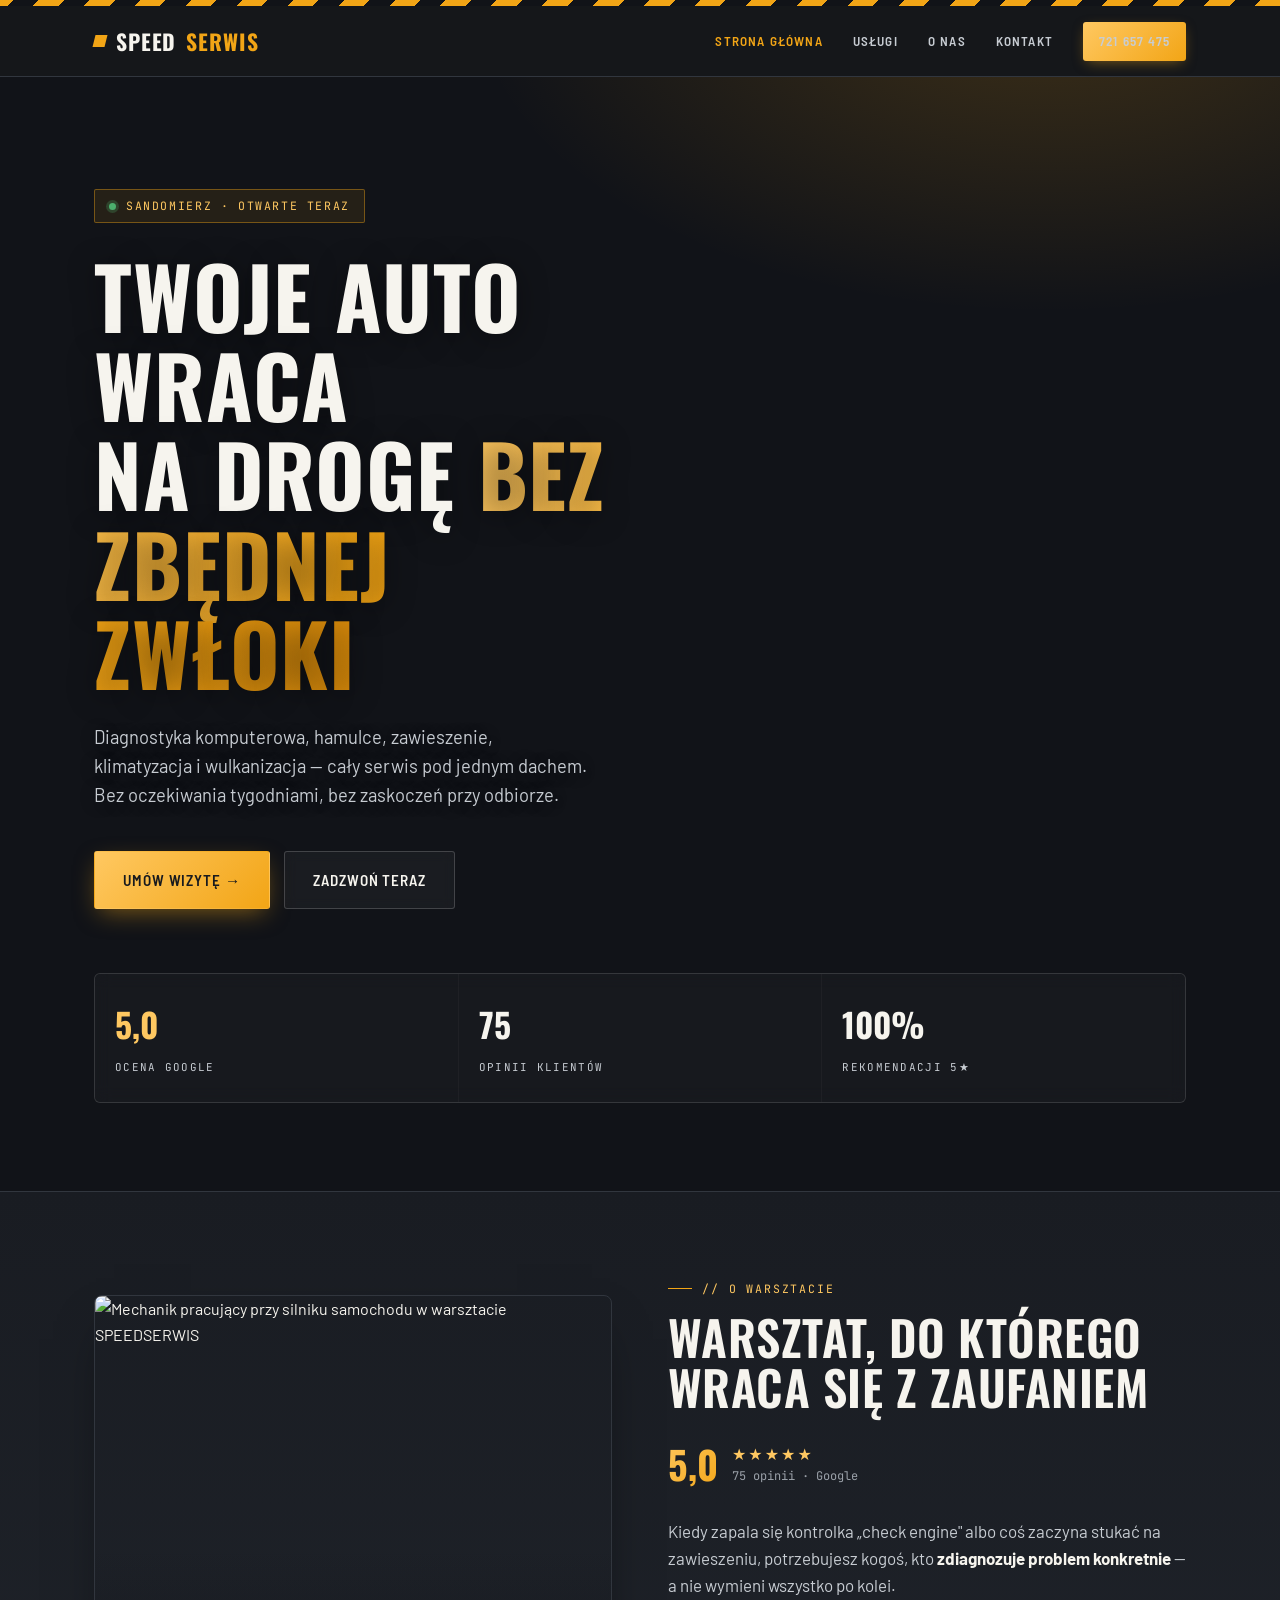
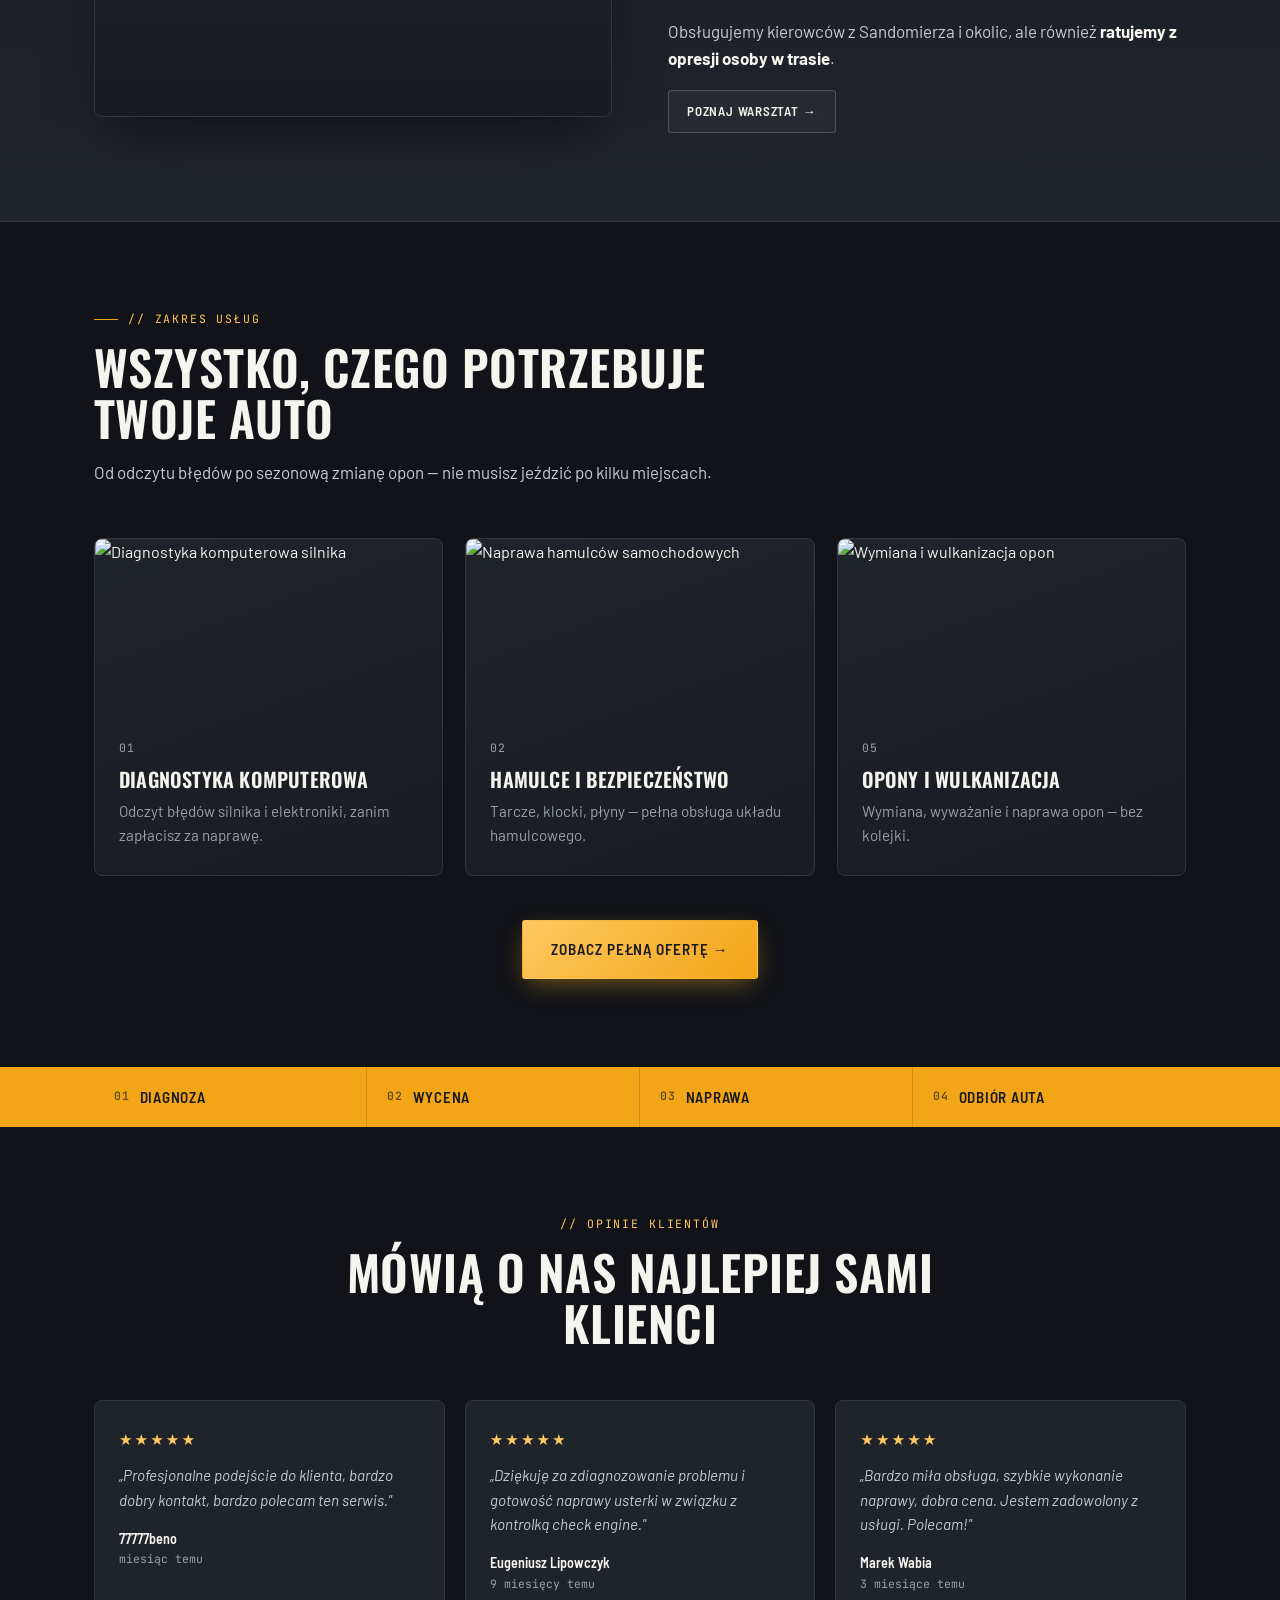
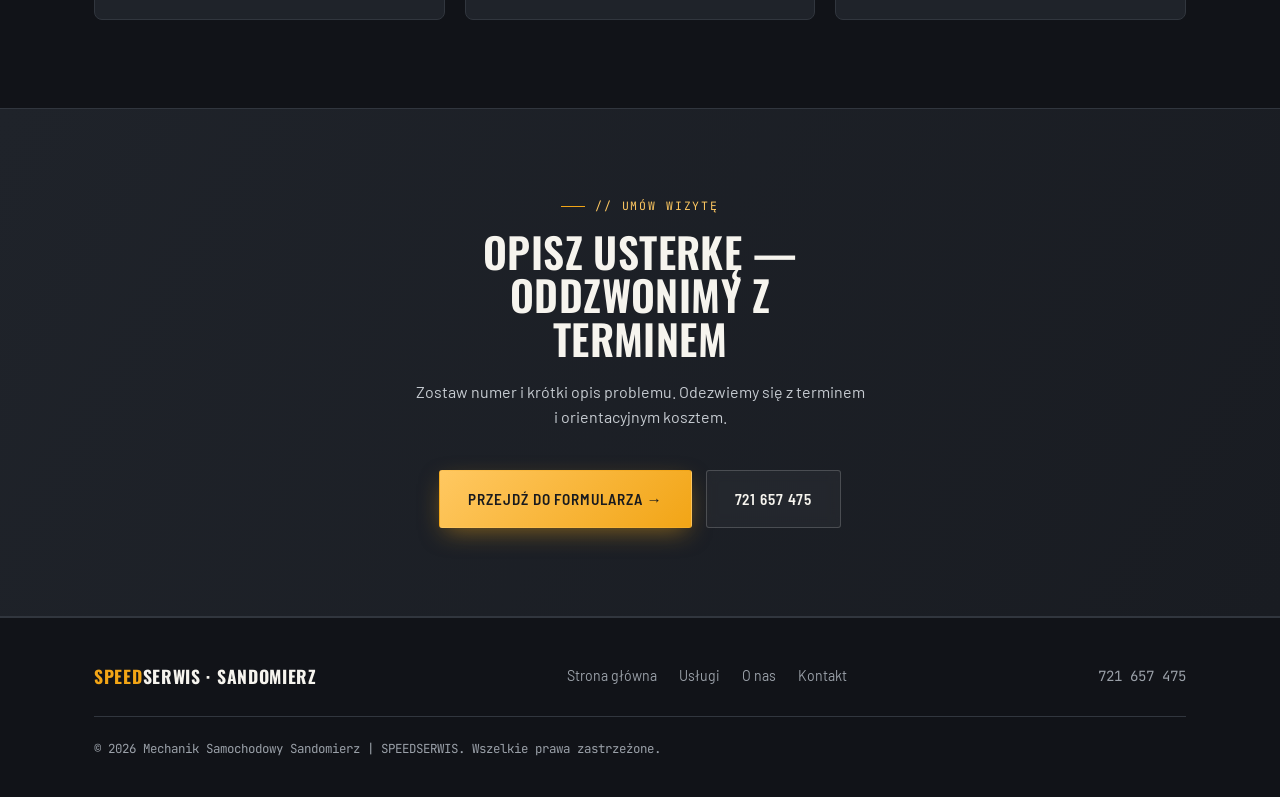
==== index.html @ 4afe3f05 "import" ====
<!DOCTYPE html>
<html lang="pl">
<head>
<meta charset="UTF-8">
<meta name="viewport" content="width=device-width, initial-scale=1.0">
<title>SPEEDSERWIS — Mechanik Samochodowy Sandomierz | Diagnostyka, naprawy, klimatyzacja</title>
<meta name="description" content="Warsztat samochodowy w Sandomierzu z oceną 5,0. Diagnostyka komputerowa, naprawy zawieszenia i hamulców, klimatyzacja, wulkanizacja. Umów wizytę: 721 657 475.">
<link rel="preconnect" href="https://fonts.googleapis.com">
<link rel="preconnect" href="https://fonts.gstatic.com" crossorigin>
<link href="https://fonts.googleapis.com/css2?family=Oswald:wght@500;600;700&family=Barlow:wght@400;500;600&family=Barlow+Semi+Condensed:wght@500;600&family=JetBrains+Mono:wght@500;700&display=swap" rel="stylesheet">
<style>
  :root{
    --graphite:#111318; --graphite-2:#191c22; --graphite-3:#1f232a;
    --steel:#2a2e36; --line:#31363e; --line-soft:#282c33;
    --amber:#f2a516; --amber-light:#ffc861; --amber-deep:#d98a0a;
    --off:#f6f4ee; --muted:#9aa0a8; --muted-2:#c7ccd2; --green:#4caf6d;
  }
  *{margin:0;padding:0;box-sizing:border-box}
  html{scroll-behavior:smooth}
  body{background:var(--graphite);color:var(--off);font-family:'Barlow',system-ui,sans-serif;line-height:1.6;-webkit-font-smoothing:antialiased;overflow-x:hidden}
  h1,h2,h3{font-family:'Oswald',sans-serif;text-transform:uppercase;line-height:1.05;letter-spacing:.01em;font-weight:600}
  a{color:inherit;text-decoration:none}
  img{max-width:100%;display:block}
  .wrap{max-width:1140px;margin:0 auto;padding:0 24px}
  .mono{font-family:'JetBrains Mono',monospace}
  .amber{color:var(--amber)}

  .hazard{height:6px;background:repeating-linear-gradient(-45deg,var(--amber) 0 18px,var(--graphite) 18px 36px)}

  /* NAV */
  header{position:sticky;top:0;z-index:50;background:rgba(22,24,28,.92);backdrop-filter:blur(10px);border-bottom:1px solid var(--line)}
  .nav{display:flex;align-items:center;justify-content:space-between;height:70px}
  .brand{font-family:'Oswald',sans-serif;font-weight:700;font-size:1.35rem;text-transform:uppercase;letter-spacing:.04em;display:flex;align-items:center;gap:10px}
  .brand .spark{width:12px;height:12px;background:var(--amber);transform:skewX(-14deg);display:inline-block}
  .nav-links{display:flex;gap:30px;align-items:center}
  .nav-links a{font-family:'Barlow Semi Condensed',sans-serif;font-weight:600;font-size:.82rem;text-transform:uppercase;letter-spacing:.09em;color:var(--muted-2);transition:color .2s}
  .nav-links a:hover,.nav-links a.active{color:var(--amber)}
  .nav-call{font-family:'JetBrains Mono',monospace;font-weight:700;font-size:.9rem;background:linear-gradient(135deg,var(--amber-light),var(--amber));color:#181a1e;padding:9px 16px;border-radius:3px;transition:box-shadow .2s,transform .15s;box-shadow:0 4px 14px -4px rgba(242,165,22,.5)}
  .nav-call:hover{transform:translateY(-1px);box-shadow:0 8px 20px -4px rgba(242,165,22,.65)}
  .burger{display:none;flex-direction:column;gap:5px;cursor:pointer;background:none;border:0;padding:6px}
  .burger span{width:26px;height:2px;background:var(--off);transition:.25s}

  /* PAGE HERO (subpages) */
  .page-hero{position:relative;padding:64px 0 56px;overflow:hidden;isolation:isolate;border-bottom:1px solid var(--line)}
  .page-hero-bg{position:absolute;inset:0;z-index:-2;background-size:cover;background-position:center;filter:saturate(.8) brightness(.4);transform:scale(1.04)}
  .page-hero::before{content:"";position:absolute;inset:0;z-index:-1;background:linear-gradient(100deg,rgba(17,19,24,.95) 0%,rgba(17,19,24,.75) 60%,rgba(17,19,24,.85) 100%)}
  .breadcrumb{font-family:'JetBrains Mono',monospace;font-size:.72rem;letter-spacing:.1em;text-transform:uppercase;color:var(--muted);margin-bottom:14px}
  .breadcrumb a:hover{color:var(--amber-light)}
  .page-hero h1{font-size:clamp(2.1rem,5vw,3.2rem)}

  /* HERO (home) */
  .hero{position:relative;padding:112px 0 88px;overflow:hidden;isolation:isolate}
  .hero-bg{position:absolute;inset:0;z-index:-2;background-image:url('https://images.unsplash.com/photo-1632823469850-1b7b1e8b7d17?q=80&w=1800&auto=format&fit=crop');background-size:cover;background-position:center 42%;filter:saturate(.85) brightness(.55);transform:scale(1.04)}
  .hero::before{content:"";position:absolute;inset:0;z-index:-1;background:radial-gradient(1000px 560px at 82% -8%,rgba(242,165,22,.20),transparent 58%),linear-gradient(100deg,rgba(17,19,24,.97) 0%,rgba(17,19,24,.90) 38%,rgba(17,19,24,.55) 68%,rgba(17,19,24,.72) 100%),linear-gradient(0deg,var(--graphite) 0%,rgba(17,19,24,.2) 30%,rgba(17,19,24,.2) 70%,var(--graphite) 100%)}
  .hero .wrap{position:relative;z-index:2}
  .eyebrow{display:inline-flex;align-items:center;gap:10px;font-family:'JetBrains Mono',monospace;font-size:.72rem;letter-spacing:.14em;text-transform:uppercase;color:var(--amber-light);background:rgba(242,165,22,.09);border:1px solid rgba(242,165,22,.4);padding:7px 14px;border-radius:2px;margin-bottom:28px}
  .eyebrow .dot{width:7px;height:7px;border-radius:50%;background:var(--green);box-shadow:0 0 0 3px rgba(76,175,109,.25)}
  .hero h1{font-size:clamp(2.7rem,7.2vw,5.3rem);max-width:15ch;font-weight:700;text-shadow:0 4px 30px rgba(0,0,0,.4)}
  .hero h1 span{background:linear-gradient(100deg,var(--amber-light),var(--amber) 55%,var(--amber-deep));-webkit-background-clip:text;background-clip:text;color:transparent}
  .hero p.lead{max-width:50ch;margin:26px 0 0;color:var(--muted-2);font-size:1.15rem;text-shadow:0 2px 16px rgba(0,0,0,.35)}
  .cta-row{display:flex;flex-wrap:wrap;gap:14px;margin-top:40px}
  .btn{display:inline-flex;align-items:center;gap:10px;font-family:'Barlow Semi Condensed',sans-serif;font-weight:600;text-transform:uppercase;letter-spacing:.06em;font-size:.95rem;padding:16px 28px;border-radius:3px;cursor:pointer;border:1px solid transparent;transition:transform .15s,box-shadow .25s,background .2s,border-color .2s}
  .btn:active{transform:translateY(1px)}
  .btn-primary{background:linear-gradient(135deg,var(--amber-light),var(--amber));color:#181a1e;box-shadow:0 8px 24px -6px rgba(242,165,22,.5)}
  .btn-primary:hover{transform:translateY(-2px);box-shadow:0 12px 30px -6px rgba(242,165,22,.65)}
  .btn-ghost{background:rgba(255,255,255,.04);border-color:rgba(255,255,255,.18);color:var(--off);backdrop-filter:blur(6px)}
  .btn-ghost:hover{border-color:var(--amber);color:var(--amber-light);transform:translateY(-2px)}
  .btn-sm{padding:10px 18px;font-size:.82rem}

  .stats{display:grid;grid-template-columns:repeat(3,1fr);gap:1px;margin-top:64px;background:rgba(255,255,255,.06);border:1px solid rgba(255,255,255,.1);border-radius:6px;overflow:hidden;backdrop-filter:blur(8px)}
  .stat{background:rgba(17,19,24,.55);padding:24px 20px;transition:background .2s}
  .stat:hover{background:rgba(242,165,22,.08)}
  .stat b{font-family:'Oswald',sans-serif;font-size:2.1rem;display:block;color:var(--off)}
  .stat b .amber{color:var(--amber-light)}
  .stat small{font-family:'JetBrains Mono',monospace;font-size:.68rem;letter-spacing:.12em;text-transform:uppercase;color:var(--muted-2)}

  section{padding:88px 0}
  .sec-head{margin-bottom:52px;max-width:640px}
  .sec-head.center{max-width:680px;margin-left:auto;margin-right:auto;text-align:center}
  .sec-tag{font-family:'JetBrains Mono',monospace;font-size:.72rem;letter-spacing:.16em;text-transform:uppercase;color:var(--amber-light);display:flex;align-items:center;gap:10px;margin-bottom:14px}
  .sec-head.center .sec-tag{justify-content:center}
  .sec-tag::before{content:"";width:24px;height:1px;background:var(--amber)}
  .sec-head.center .sec-tag::before{display:none}
  .sec-head h2{font-size:clamp(2rem,4.5vw,3rem)}
  .sec-head p{color:var(--muted-2);margin-top:16px;font-size:1.06rem}

  /* O NAS teaser (home) */
  #o-nas-teaser{background:linear-gradient(180deg,var(--graphite-2),var(--graphite-3));border-top:1px solid var(--line);border-bottom:1px solid var(--line)}
  .about-grid{display:grid;grid-template-columns:1fr 1fr;gap:56px;align-items:center}
  .about-photo{border-radius:8px;overflow:hidden;border:1px solid var(--line);box-shadow:0 24px 50px -20px rgba(0,0,0,.6);position:relative}
  .about-photo img{width:100%;height:420px;object-fit:cover}
  .about-photo::after{content:"";position:absolute;inset:0;background:linear-gradient(180deg,transparent 60%,rgba(17,19,24,.5));pointer-events:none}
  .about-copy p{color:var(--muted-2);margin-bottom:18px;font-size:1.06rem}
  .about-copy p strong{color:var(--off)}
  .rating-inline{display:flex;align-items:center;gap:14px;margin-bottom:24px}
  .rating-inline .num{font-family:'Oswald',sans-serif;font-weight:700;font-size:2.4rem;background:linear-gradient(135deg,var(--amber-light),var(--amber));-webkit-background-clip:text;background-clip:text;color:transparent}
  .rating-inline .stars{color:var(--amber-light);letter-spacing:2px}
  .rating-inline .src{font-family:'JetBrains Mono',monospace;font-size:.75rem;color:var(--muted)}

  /* USLUGI (home teaser) */
  .services{display:grid;grid-template-columns:repeat(3,1fr);gap:22px}
  .card{background:linear-gradient(160deg,var(--graphite-3),var(--graphite-2));border:1px solid var(--line);border-radius:8px;overflow:hidden;position:relative;transition:transform .22s cubic-bezier(.2,.8,.2,1),border-color .25s,box-shadow .3s}
  .card::after{content:"";position:absolute;left:0;top:0;height:3px;width:100%;background:linear-gradient(90deg,var(--amber-deep),var(--amber-light));transform:scaleX(0);transform-origin:left;transition:transform .3s}
  .card:hover{transform:translateY(-6px);border-color:rgba(242,165,22,.4);box-shadow:0 20px 40px -16px rgba(0,0,0,.55)}
  .card:hover::after{transform:scaleX(1)}
  .card .card-img{height:170px;overflow:hidden}
  .card .card-img img{width:100%;height:100%;object-fit:cover;transition:transform .4s}
  .card:hover .card-img img{transform:scale(1.06)}
  .card .card-body{padding:24px 24px 28px}
  .card .num{font-family:'JetBrains Mono',monospace;font-size:.72rem;color:var(--muted);letter-spacing:.1em}
  .card h3{font-size:1.25rem;margin:10px 0 9px;font-weight:600;color:var(--off)}
  .card p{color:var(--muted);font-size:.95rem}

  /* PROCESS strip */
  .strip{background:var(--amber);padding:0}
  .strip .wrap{display:flex;flex-wrap:wrap}
  .strip .item{flex:1 1 200px;padding:18px 20px;font-family:'Barlow Semi Condensed',sans-serif;font-weight:600;text-transform:uppercase;letter-spacing:.05em;color:#181a1e;font-size:.94rem;border-right:1px solid rgba(0,0,0,.15);display:flex;align-items:center;gap:10px}
  .strip .item:last-child{border-right:0}
  .strip .item .n{font-family:'JetBrains Mono',monospace;font-size:.72rem;opacity:.65}

  /* TESTIMONIALS */
  .testi-grid{display:grid;grid-template-columns:repeat(3,1fr);gap:20px}
  .testi{background:var(--graphite-3);border:1px solid var(--line);border-radius:8px;padding:26px 24px}
  .testi .stars{color:var(--amber-light);letter-spacing:2px;margin-bottom:12px;font-size:.95rem}
  .testi p{color:var(--muted-2);font-size:.95rem;margin-bottom:16px;font-style:italic}
  .testi .who{font-family:'Barlow Semi Condensed',sans-serif;font-weight:600;font-size:.88rem;color:var(--off)}
  .testi .when{font-family:'JetBrains Mono',monospace;font-size:.72rem;color:var(--muted)}

  /* CTA band */
  .cta-band{background:linear-gradient(120deg,var(--graphite-3),var(--graphite-2));border-top:1px solid var(--line);border-bottom:1px solid var(--line);text-align:center}
  .cta-band h2{font-size:clamp(1.8rem,4vw,2.6rem);max-width:16ch;margin:0 auto 18px}
  .cta-band p{color:var(--muted-2);max-width:50ch;margin:0 auto 30px}

  footer{background:var(--graphite);border-top:1px solid var(--line);padding:44px 0 38px}
  .foot-grid{display:flex;flex-wrap:wrap;gap:20px;justify-content:space-between;align-items:center}
  .foot-brand{font-family:'Oswald',sans-serif;font-weight:700;text-transform:uppercase;letter-spacing:.04em;font-size:1.1rem}
  .foot-grid p,.foot-grid a{color:var(--muted);font-size:.88rem}
  .foot-grid a:hover{color:var(--amber)}
  .foot-nav{display:flex;gap:22px;flex-wrap:wrap}
  .copy{font-family:'JetBrains Mono',monospace;font-size:.78rem;color:var(--muted);margin-top:26px;padding-top:22px;border-top:1px solid var(--line)}

  .fab-call{display:none;position:fixed;bottom:20px;right:20px;z-index:60;width:58px;height:58px;border-radius:50%;background:linear-gradient(135deg,var(--amber-light),var(--amber));align-items:center;justify-content:center;box-shadow:0 10px 30px -6px rgba(242,165,22,.6);animation:fabPulse 2.4s infinite}
  .fab-call svg{width:24px;height:24px;stroke:#181a1e;fill:none;stroke-width:2}
  @keyframes fabPulse{0%,100%{box-shadow:0 10px 30px -6px rgba(242,165,22,.6)}50%{box-shadow:0 10px 30px -2px rgba(242,165,22,.85)}}
  @media (prefers-reduced-motion:reduce){.fab-call{animation:none}}

  .reveal{opacity:0;transform:translateY(22px);transition:opacity .6s ease,transform .6s ease}
  .reveal.in{opacity:1;transform:none}
  @media (prefers-reduced-motion:reduce){.reveal{opacity:1;transform:none;transition:none}html{scroll-behavior:auto}}

  @media(max-width:920px){
    .about-grid{grid-template-columns:1fr;gap:36px}
    .services,.testi-grid{grid-template-columns:repeat(2,1fr)}
    .about-photo img{height:320px}
  }
  @media(max-width:680px){
    .nav-links{position:fixed;inset:70px 0 auto 0;flex-direction:column;gap:0;background:var(--graphite-2);border-bottom:1px solid var(--line);padding:8px 0;transform:translateY(-140%);transition:transform .28s}
    .nav-links.open{transform:none}
    .nav-links a{padding:14px 24px;width:100%;border-top:1px solid var(--line)}
    .nav-links .nav-call{margin:12px 24px;text-align:center}
    .burger{display:flex}
    .services,.testi-grid{grid-template-columns:1fr}
    .stats{grid-template-columns:1fr}
    section{padding:60px 0}
    .hero{padding:70px 0 60px}
    .page-hero{padding:48px 0 40px}
    .strip .item{flex:1 1 100%;border-right:0;border-bottom:1px solid rgba(0,0,0,.15)}
    .fab-call{display:flex}
  }
</style>
</head>
<body>

<div class="hazard"></div>

<header>
  <div class="wrap nav">
    <a href="index.html" class="brand"><span class="spark"></span>SPEED<span class="amber">SERWIS</span></a>
    <nav class="nav-links" id="menu">
      <a href="index.html" class="active">Strona główna</a>
      <a href="uslugi.html">Usługi</a>
      <a href="o-nas.html">O nas</a>
      <a href="kontakt.html">Kontakt</a>
      <a href="tel:721657475" class="nav-call mono">721 657 475</a>
    </nav>
    <button class="burger" id="burger" aria-label="Menu"><span></span><span></span><span></span></button>
  </div>
</header>

<!-- HERO -->
<section class="hero">
  <div class="hero-bg"></div>
  <div class="wrap">
    <span class="eyebrow reveal"><span class="dot"></span>Sandomierz · Otwarte teraz</span>
    <h1 class="reveal">Twoje auto wraca<br>na drogę <span>bez zbędnej<br>zwłoki</span></h1>
    <p class="lead reveal">Diagnostyka komputerowa, hamulce, zawieszenie, klimatyzacja i wulkanizacja — cały serwis pod jednym dachem. Bez oczekiwania tygodniami, bez zaskoczeń przy odbiorze.</p>
    <div class="cta-row reveal">
      <a href="kontakt.html" class="btn btn-primary">Umów wizytę →</a>
      <a href="tel:721657475" class="btn btn-ghost">Zadzwoń teraz</a>
    </div>
    <div class="stats reveal">
      <div class="stat"><b><span class="amber">5,0</span></b><small>Ocena Google</small></div>
      <div class="stat"><b>75</b><small>Opinii klientów</small></div>
      <div class="stat"><b>100%</b><small>Rekomendacji 5★</small></div>
    </div>
  </div>
</section>

<!-- O NAS TEASER -->
<section id="o-nas-teaser">
  <div class="wrap about-grid">
    <div class="about-photo reveal">
      <img src="https://images.unsplash.com/photo-1487754180451-c456f719a1fc?q=80&w=900&auto=format&fit=crop" alt="Mechanik pracujący przy silniku samochodu w warsztacie SPEEDSERWIS" loading="lazy">
    </div>
    <div class="about-copy reveal">
      <span class="sec-tag">// O warsztacie</span>
      <h2 style="font-size:clamp(2rem,4.5vw,3rem);margin-bottom:20px">Warsztat, do którego wraca się z zaufaniem</h2>
      <div class="rating-inline">
        <span class="num">5,0</span>
        <div><div class="stars">★★★★★</div><div class="src">75 opinii · Google</div></div>
      </div>
      <p>Kiedy zapala się kontrolka „check engine" albo coś zaczyna stukać na zawieszeniu, potrzebujesz kogoś, kto <strong>zdiagnozuje problem konkretnie</strong> — a nie wymieni wszystko po kolei.</p>
      <p>Obsługujemy kierowców z Sandomierza i okolic, ale również <strong>ratujemy z opresji osoby w trasie</strong>.</p>
      <a href="o-nas.html" class="btn btn-ghost btn-sm">Poznaj warsztat →</a>
    </div>
  </div>
</section>

<!-- USLUGI TEASER -->
<section id="uslugi-teaser">
  <div class="wrap">
    <div class="sec-head reveal">
      <span class="sec-tag">// Zakres usług</span>
      <h2>Wszystko, czego potrzebuje Twoje auto</h2>
      <p>Od odczytu błędów po sezonową zmianę opon — nie musisz jeździć po kilku miejscach.</p>
    </div>

    <div class="services">
      <article class="card reveal">
        <div class="card-img"><img src="https://images.unsplash.com/photo-1632823469850-1b7b1e8b7d17?q=80&w=700&auto=format&fit=crop" alt="Diagnostyka komputerowa silnika" loading="lazy"></div>
        <div class="card-body"><span class="num">01</span><h3>Diagnostyka komputerowa</h3><p>Odczyt błędów silnika i elektroniki, zanim zapłacisz za naprawę.</p></div>
      </article>
      <article class="card reveal">
        <div class="card-img"><img src="https://images.unsplash.com/photo-1486684228606-cb318871a9f6?q=80&w=700&auto=format&fit=crop" alt="Naprawa hamulców samochodowych" loading="lazy"></div>
        <div class="card-body"><span class="num">02</span><h3>Hamulce i bezpieczeństwo</h3><p>Tarcze, klocki, płyny — pełna obsługa układu hamulcowego.</p></div>
      </article>
      <article class="card reveal">
        <div class="card-img"><img src="https://images.unsplash.com/photo-1580414057403-c5f451f30e1c?q=80&w=700&auto=format&fit=crop" alt="Wymiana i wulkanizacja opon" loading="lazy"></div>
        <div class="card-body"><span class="num">05</span><h3>Opony i wulkanizacja</h3><p>Wymiana, wyważanie i naprawa opon — bez kolejki.</p></div>
      </article>
    </div>
    <div style="text-align:center;margin-top:44px">
      <a href="uslugi.html" class="btn btn-primary">Zobacz pełną ofertę →</a>
    </div>
  </div>
</section>

<!-- PROCESS -->
<div class="strip">
  <div class="wrap">
    <div class="item"><span class="n">01</span> Diagnoza</div>
    <div class="item"><span class="n">02</span> Wycena</div>
    <div class="item"><span class="n">03</span> Naprawa</div>
    <div class="item"><span class="n">04</span> Odbiór auta</div>
  </div>
</div>

<!-- TESTIMONIALS -->
<section id="opinie">
  <div class="wrap">
    <div class="sec-head center reveal" style="margin-left:auto;margin-right:auto">
      <span class="sec-tag">// Opinie klientów</span>
      <h2>Mówią o nas najlepiej sami klienci</h2>
    </div>
    <div class="testi-grid">
      <div class="testi reveal">
        <div class="stars">★★★★★</div>
        <p>„Profesjonalne podejście do klienta, bardzo dobry kontakt, bardzo polecam ten serwis."</p>
        <div class="who">77777beno</div>
        <div class="when">miesiąc temu</div>
      </div>
      <div class="testi reveal">
        <div class="stars">★★★★★</div>
        <p>„Dziękuję za zdiagnozowanie problemu i gotowość naprawy usterki w związku z kontrolką check engine."</p>
        <div class="who">Eugeniusz Lipowczyk</div>
        <div class="when">9 miesięcy temu</div>
      </div>
      <div class="testi reveal">
        <div class="stars">★★★★★</div>
        <p>„Bardzo miła obsługa, szybkie wykonanie naprawy, dobra cena. Jestem zadowolony z usługi. Polecam!"</p>
        <div class="who">Marek Wabia</div>
        <div class="when">3 miesiące temu</div>
      </div>
    </div>
  </div>
</section>

<!-- CTA BAND -->
<section class="cta-band">
  <div class="wrap">
    <span class="sec-tag" style="justify-content:center">// Umów wizytę</span>
    <h2>Opisz usterkę — oddzwonimy z terminem</h2>
    <p>Zostaw numer i krótki opis problemu. Odezwiemy się z terminem i orientacyjnym kosztem.</p>
    <div class="cta-row" style="justify-content:center">
      <a href="kontakt.html" class="btn btn-primary">Przejdź do formularza →</a>
      <a href="tel:721657475" class="btn btn-ghost">721 657 475</a>
    </div>
  </div>
</section>

<footer>
  <div class="wrap">
    <div class="foot-grid">
      <div class="foot-brand"><span class="amber">SPEED</span>SERWIS · Sandomierz</div>
      <nav class="foot-nav">
        <a href="index.html">Strona główna</a>
        <a href="uslugi.html">Usługi</a>
        <a href="o-nas.html">O nas</a>
        <a href="kontakt.html">Kontakt</a>
      </nav>
      <p><a href="tel:721657475" class="mono">721 657 475</a></p>
    </div>
    <p class="copy">© <span id="year"></span> Mechanik Samochodowy Sandomierz | SPEEDSERWIS. Wszelkie prawa zastrzeżone.</p>
  </div>
</footer>

<a href="tel:721657475" class="fab-call" aria-label="Zadzwoń: 721 657 475"><svg viewBox="0 0 24 24"><path d="M22 16.92v3a2 2 0 0 1-2.18 2 19.79 19.79 0 0 1-8.63-3.07 19.5 19.5 0 0 1-6-6 19.79 19.79 0 0 1-3.07-8.67A2 2 0 0 1 4.11 2h3a2 2 0 0 1 2 1.72c.127.96.361 1.903.7 2.81a2 2 0 0 1-.45 2.11L8.09 9.91a16 16 0 0 0 6 6l1.27-1.27a2 2 0 0 1 2.11-.45c.907.339 1.85.573 2.81.7A2 2 0 0 1 22 16.92z"/></svg></a>

<script>
  document.getElementById('year').textContent = new Date().getFullYear();
  const burger=document.getElementById('burger'),menu=document.getElementById('menu');
  burger.addEventListener('click',()=>menu.classList.toggle('open'));
  menu.querySelectorAll('a').forEach(a=>a.addEventListener('click',()=>menu.classList.remove('open')));
  const io=new IntersectionObserver((es)=>{es.forEach(e=>{if(e.isIntersecting){e.target.classList.add('in');io.unobserve(e.target);}})},{threshold:.12});
  document.querySelectorAll('.reveal').forEach((el,i)=>{el.style.transitionDelay=(i%3*70)+'ms';io.observe(el);});
</script>
</body>
</html>
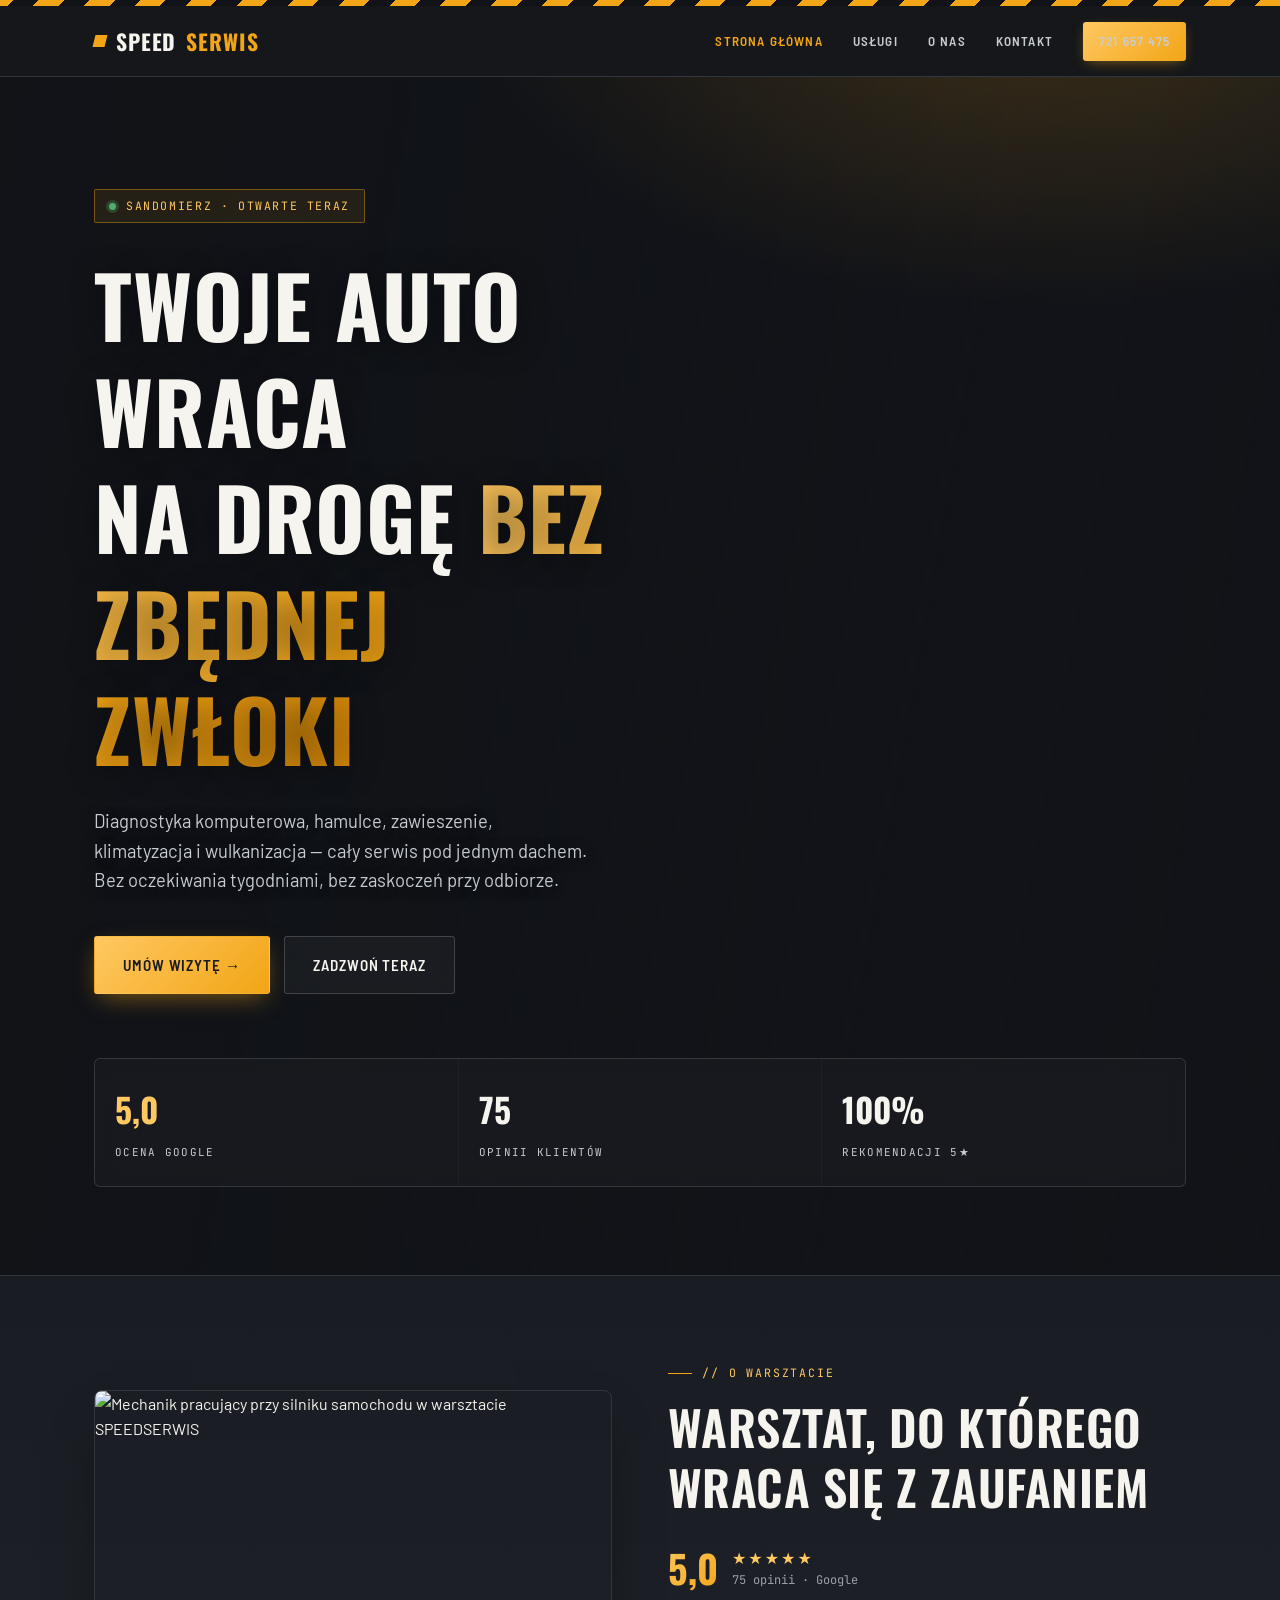
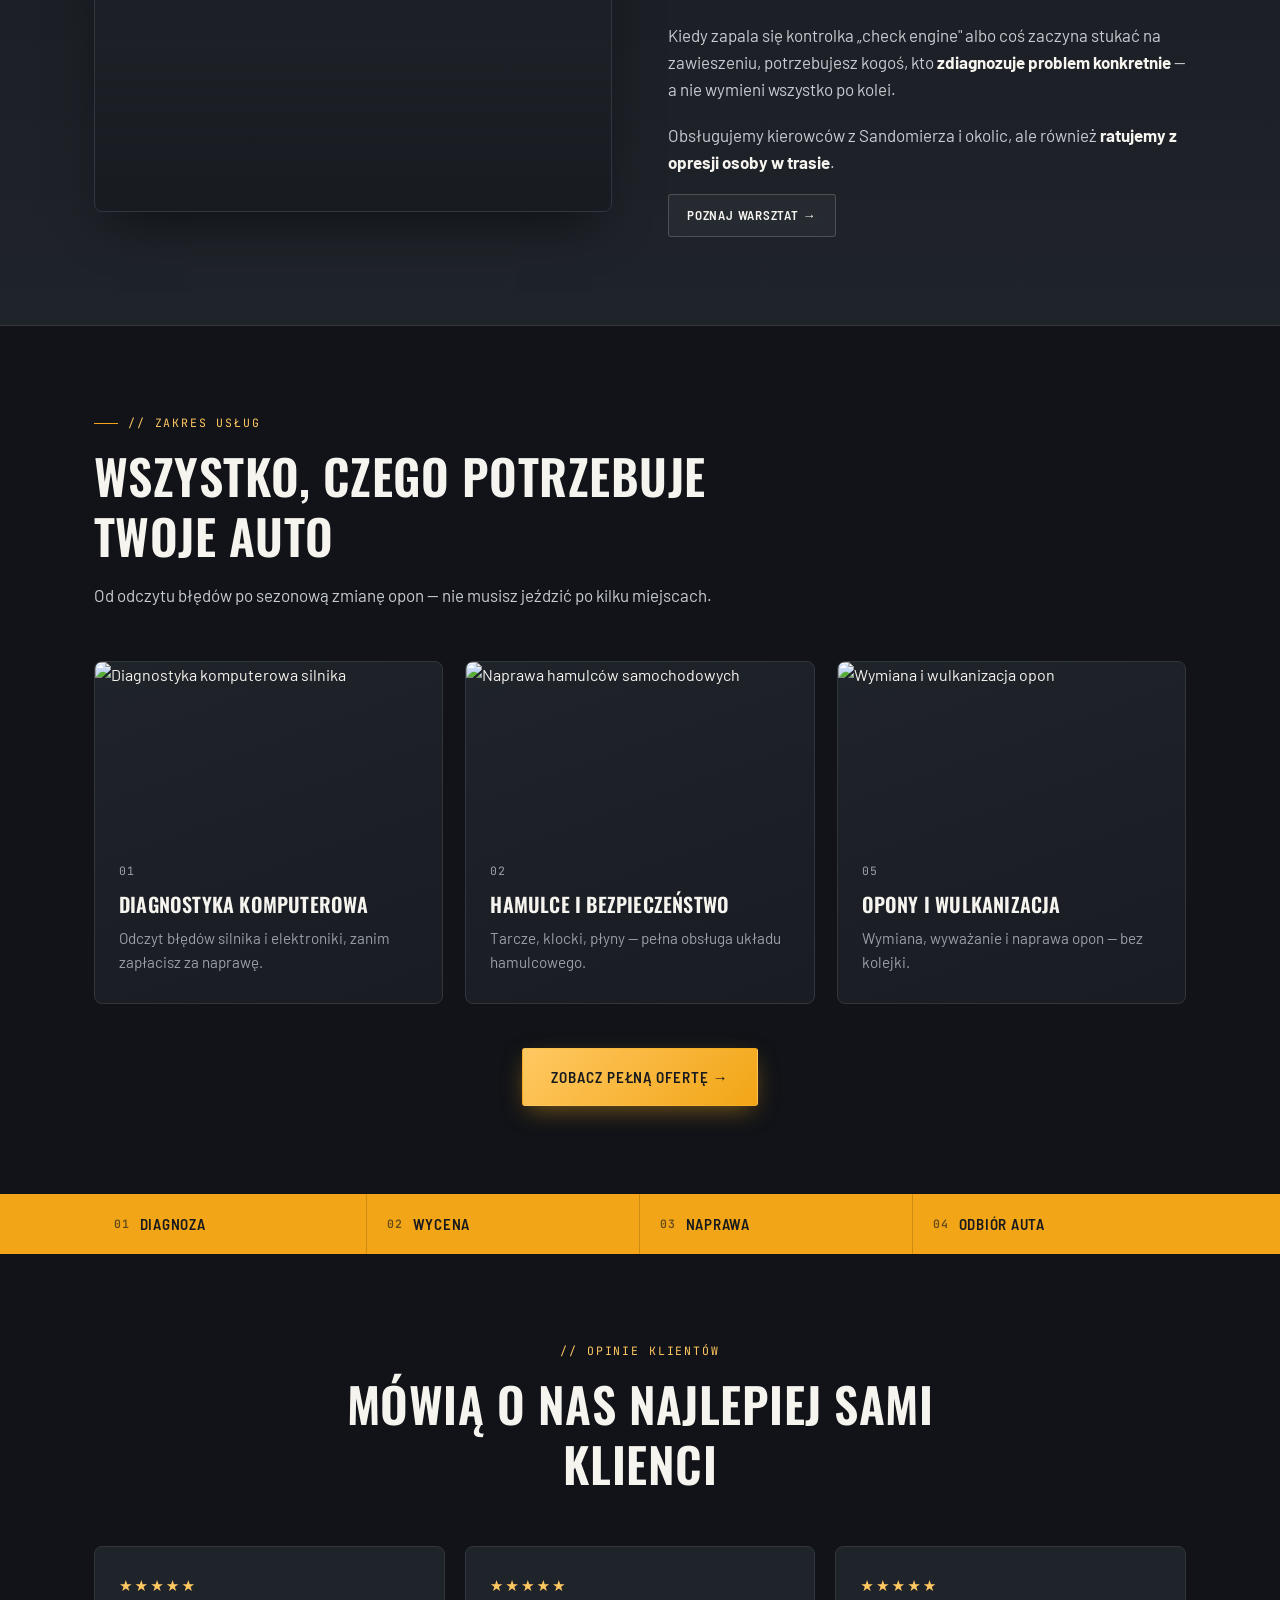
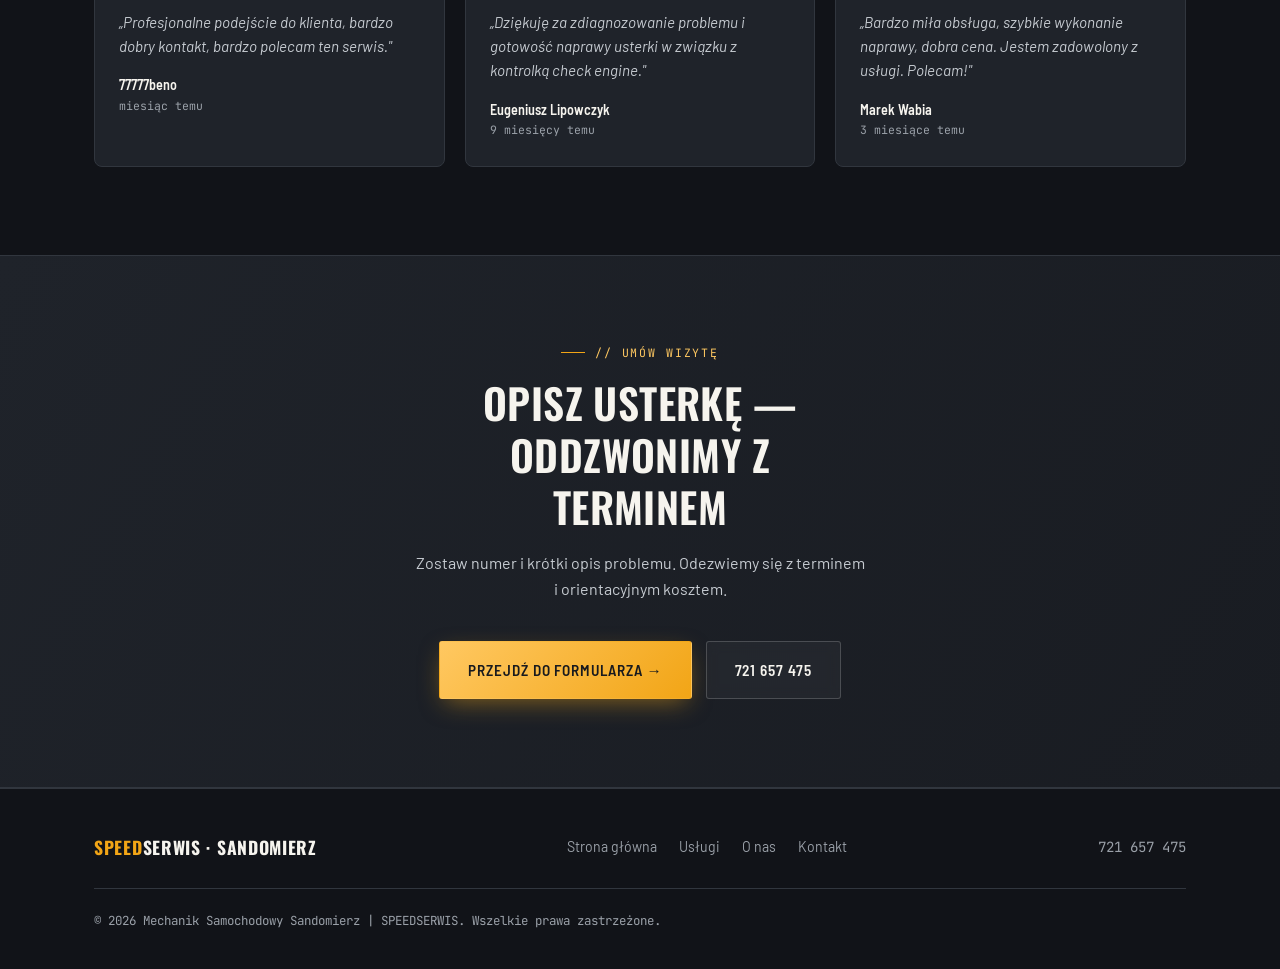
==== commit 28f24686: "po analicie Cloud code" ====
--- a/index.html
+++ b/index.html
@@ -5,169 +5,45 @@
 <meta name="viewport" content="width=device-width, initial-scale=1.0">
 <title>SPEEDSERWIS — Mechanik Samochodowy Sandomierz | Diagnostyka, naprawy, klimatyzacja</title>
 <meta name="description" content="Warsztat samochodowy w Sandomierzu z oceną 5,0. Diagnostyka komputerowa, naprawy zawieszenia i hamulców, klimatyzacja, wulkanizacja. Umów wizytę: 721 657 475.">
+<link rel="canonical" href="https://speedserwis-sandomierz.pl/index.html">
+<link rel="icon" href="favicon.svg" type="image/svg+xml">
+<meta property="og:type" content="website">
+<meta property="og:title" content="SPEEDSERWIS — Mechanik Samochodowy Sandomierz">
+<meta property="og:description" content="Warsztat samochodowy w Sandomierzu z oceną 5,0. Diagnostyka komputerowa, naprawy zawieszenia i hamulców, klimatyzacja, wulkanizacja.">
+<meta property="og:image" content="https://images.unsplash.com/photo-1600080726065-cc806a0ef302?q=80&w=1200&auto=format&fit=crop">
+<meta property="og:url" content="https://speedserwis-sandomierz.pl/index.html">
+<meta property="og:locale" content="pl_PL">
+<meta name="twitter:card" content="summary_large_image">
+<meta name="twitter:title" content="SPEEDSERWIS — Mechanik Samochodowy Sandomierz">
+<meta name="twitter:description" content="Warsztat samochodowy w Sandomierzu z oceną 5,0. Diagnostyka komputerowa, naprawy zawieszenia i hamulców, klimatyzacja, wulkanizacja.">
+<meta name="twitter:image" content="https://images.unsplash.com/photo-1600080726065-cc806a0ef302?q=80&w=1200&auto=format&fit=crop">
+<script type="application/ld+json">
+{
+  "@context": "https://schema.org",
+  "@type": "AutoRepair",
+  "name": "SPEEDSERWIS",
+  "image": "https://images.unsplash.com/photo-1600080726065-cc806a0ef302?q=80&w=1200&auto=format&fit=crop",
+  "telephone": "+48721657475",
+  "url": "https://speedserwis-sandomierz.pl/index.html",
+  "address": {
+    "@type": "PostalAddress",
+    "streetAddress": "Eugeniusza Kwiatkowskiego 128a",
+    "postalCode": "27-600",
+    "addressLocality": "Sandomierz",
+    "addressCountry": "PL"
+  },
+  "aggregateRating": {
+    "@type": "AggregateRating",
+    "ratingValue": "5.0",
+    "reviewCount": "75"
+  },
+  "priceRange": "$$"
+}
+</script>
 <link rel="preconnect" href="https://fonts.googleapis.com">
 <link rel="preconnect" href="https://fonts.gstatic.com" crossorigin>
 <link href="https://fonts.googleapis.com/css2?family=Oswald:wght@500;600;700&family=Barlow:wght@400;500;600&family=Barlow+Semi+Condensed:wght@500;600&family=JetBrains+Mono:wght@500;700&display=swap" rel="stylesheet">
-<style>
-  :root{
-    --graphite:#111318; --graphite-2:#191c22; --graphite-3:#1f232a;
-    --steel:#2a2e36; --line:#31363e; --line-soft:#282c33;
-    --amber:#f2a516; --amber-light:#ffc861; --amber-deep:#d98a0a;
-    --off:#f6f4ee; --muted:#9aa0a8; --muted-2:#c7ccd2; --green:#4caf6d;
-  }
-  *{margin:0;padding:0;box-sizing:border-box}
-  html{scroll-behavior:smooth}
-  body{background:var(--graphite);color:var(--off);font-family:'Barlow',system-ui,sans-serif;line-height:1.6;-webkit-font-smoothing:antialiased;overflow-x:hidden}
-  h1,h2,h3{font-family:'Oswald',sans-serif;text-transform:uppercase;line-height:1.05;letter-spacing:.01em;font-weight:600}
-  a{color:inherit;text-decoration:none}
-  img{max-width:100%;display:block}
-  .wrap{max-width:1140px;margin:0 auto;padding:0 24px}
-  .mono{font-family:'JetBrains Mono',monospace}
-  .amber{color:var(--amber)}
-
-  .hazard{height:6px;background:repeating-linear-gradient(-45deg,var(--amber) 0 18px,var(--graphite) 18px 36px)}
-
-  /* NAV */
-  header{position:sticky;top:0;z-index:50;background:rgba(22,24,28,.92);backdrop-filter:blur(10px);border-bottom:1px solid var(--line)}
-  .nav{display:flex;align-items:center;justify-content:space-between;height:70px}
-  .brand{font-family:'Oswald',sans-serif;font-weight:700;font-size:1.35rem;text-transform:uppercase;letter-spacing:.04em;display:flex;align-items:center;gap:10px}
-  .brand .spark{width:12px;height:12px;background:var(--amber);transform:skewX(-14deg);display:inline-block}
-  .nav-links{display:flex;gap:30px;align-items:center}
-  .nav-links a{font-family:'Barlow Semi Condensed',sans-serif;font-weight:600;font-size:.82rem;text-transform:uppercase;letter-spacing:.09em;color:var(--muted-2);transition:color .2s}
-  .nav-links a:hover,.nav-links a.active{color:var(--amber)}
-  .nav-call{font-family:'JetBrains Mono',monospace;font-weight:700;font-size:.9rem;background:linear-gradient(135deg,var(--amber-light),var(--amber));color:#181a1e;padding:9px 16px;border-radius:3px;transition:box-shadow .2s,transform .15s;box-shadow:0 4px 14px -4px rgba(242,165,22,.5)}
-  .nav-call:hover{transform:translateY(-1px);box-shadow:0 8px 20px -4px rgba(242,165,22,.65)}
-  .burger{display:none;flex-direction:column;gap:5px;cursor:pointer;background:none;border:0;padding:6px}
-  .burger span{width:26px;height:2px;background:var(--off);transition:.25s}
-
-  /* PAGE HERO (subpages) */
-  .page-hero{position:relative;padding:64px 0 56px;overflow:hidden;isolation:isolate;border-bottom:1px solid var(--line)}
-  .page-hero-bg{position:absolute;inset:0;z-index:-2;background-size:cover;background-position:center;filter:saturate(.8) brightness(.4);transform:scale(1.04)}
-  .page-hero::before{content:"";position:absolute;inset:0;z-index:-1;background:linear-gradient(100deg,rgba(17,19,24,.95) 0%,rgba(17,19,24,.75) 60%,rgba(17,19,24,.85) 100%)}
-  .breadcrumb{font-family:'JetBrains Mono',monospace;font-size:.72rem;letter-spacing:.1em;text-transform:uppercase;color:var(--muted);margin-bottom:14px}
-  .breadcrumb a:hover{color:var(--amber-light)}
-  .page-hero h1{font-size:clamp(2.1rem,5vw,3.2rem)}
-
-  /* HERO (home) */
-  .hero{position:relative;padding:112px 0 88px;overflow:hidden;isolation:isolate}
-  .hero-bg{position:absolute;inset:0;z-index:-2;background-image:url('https://images.unsplash.com/photo-1632823469850-1b7b1e8b7d17?q=80&w=1800&auto=format&fit=crop');background-size:cover;background-position:center 42%;filter:saturate(.85) brightness(.55);transform:scale(1.04)}
-  .hero::before{content:"";position:absolute;inset:0;z-index:-1;background:radial-gradient(1000px 560px at 82% -8%,rgba(242,165,22,.20),transparent 58%),linear-gradient(100deg,rgba(17,19,24,.97) 0%,rgba(17,19,24,.90) 38%,rgba(17,19,24,.55) 68%,rgba(17,19,24,.72) 100%),linear-gradient(0deg,var(--graphite) 0%,rgba(17,19,24,.2) 30%,rgba(17,19,24,.2) 70%,var(--graphite) 100%)}
-  .hero .wrap{position:relative;z-index:2}
-  .eyebrow{display:inline-flex;align-items:center;gap:10px;font-family:'JetBrains Mono',monospace;font-size:.72rem;letter-spacing:.14em;text-transform:uppercase;color:var(--amber-light);background:rgba(242,165,22,.09);border:1px solid rgba(242,165,22,.4);padding:7px 14px;border-radius:2px;margin-bottom:28px}
-  .eyebrow .dot{width:7px;height:7px;border-radius:50%;background:var(--green);box-shadow:0 0 0 3px rgba(76,175,109,.25)}
-  .hero h1{font-size:clamp(2.7rem,7.2vw,5.3rem);max-width:15ch;font-weight:700;text-shadow:0 4px 30px rgba(0,0,0,.4)}
-  .hero h1 span{background:linear-gradient(100deg,var(--amber-light),var(--amber) 55%,var(--amber-deep));-webkit-background-clip:text;background-clip:text;color:transparent}
-  .hero p.lead{max-width:50ch;margin:26px 0 0;color:var(--muted-2);font-size:1.15rem;text-shadow:0 2px 16px rgba(0,0,0,.35)}
-  .cta-row{display:flex;flex-wrap:wrap;gap:14px;margin-top:40px}
-  .btn{display:inline-flex;align-items:center;gap:10px;font-family:'Barlow Semi Condensed',sans-serif;font-weight:600;text-transform:uppercase;letter-spacing:.06em;font-size:.95rem;padding:16px 28px;border-radius:3px;cursor:pointer;border:1px solid transparent;transition:transform .15s,box-shadow .25s,background .2s,border-color .2s}
-  .btn:active{transform:translateY(1px)}
-  .btn-primary{background:linear-gradient(135deg,var(--amber-light),var(--amber));color:#181a1e;box-shadow:0 8px 24px -6px rgba(242,165,22,.5)}
-  .btn-primary:hover{transform:translateY(-2px);box-shadow:0 12px 30px -6px rgba(242,165,22,.65)}
-  .btn-ghost{background:rgba(255,255,255,.04);border-color:rgba(255,255,255,.18);color:var(--off);backdrop-filter:blur(6px)}
-  .btn-ghost:hover{border-color:var(--amber);color:var(--amber-light);transform:translateY(-2px)}
-  .btn-sm{padding:10px 18px;font-size:.82rem}
-
-  .stats{display:grid;grid-template-columns:repeat(3,1fr);gap:1px;margin-top:64px;background:rgba(255,255,255,.06);border:1px solid rgba(255,255,255,.1);border-radius:6px;overflow:hidden;backdrop-filter:blur(8px)}
-  .stat{background:rgba(17,19,24,.55);padding:24px 20px;transition:background .2s}
-  .stat:hover{background:rgba(242,165,22,.08)}
-  .stat b{font-family:'Oswald',sans-serif;font-size:2.1rem;display:block;color:var(--off)}
-  .stat b .amber{color:var(--amber-light)}
-  .stat small{font-family:'JetBrains Mono',monospace;font-size:.68rem;letter-spacing:.12em;text-transform:uppercase;color:var(--muted-2)}
-
-  section{padding:88px 0}
-  .sec-head{margin-bottom:52px;max-width:640px}
-  .sec-head.center{max-width:680px;margin-left:auto;margin-right:auto;text-align:center}
-  .sec-tag{font-family:'JetBrains Mono',monospace;font-size:.72rem;letter-spacing:.16em;text-transform:uppercase;color:var(--amber-light);display:flex;align-items:center;gap:10px;margin-bottom:14px}
-  .sec-head.center .sec-tag{justify-content:center}
-  .sec-tag::before{content:"";width:24px;height:1px;background:var(--amber)}
-  .sec-head.center .sec-tag::before{display:none}
-  .sec-head h2{font-size:clamp(2rem,4.5vw,3rem)}
-  .sec-head p{color:var(--muted-2);margin-top:16px;font-size:1.06rem}
-
-  /* O NAS teaser (home) */
-  #o-nas-teaser{background:linear-gradient(180deg,var(--graphite-2),var(--graphite-3));border-top:1px solid var(--line);border-bottom:1px solid var(--line)}
-  .about-grid{display:grid;grid-template-columns:1fr 1fr;gap:56px;align-items:center}
-  .about-photo{border-radius:8px;overflow:hidden;border:1px solid var(--line);box-shadow:0 24px 50px -20px rgba(0,0,0,.6);position:relative}
-  .about-photo img{width:100%;height:420px;object-fit:cover}
-  .about-photo::after{content:"";position:absolute;inset:0;background:linear-gradient(180deg,transparent 60%,rgba(17,19,24,.5));pointer-events:none}
-  .about-copy p{color:var(--muted-2);margin-bottom:18px;font-size:1.06rem}
-  .about-copy p strong{color:var(--off)}
-  .rating-inline{display:flex;align-items:center;gap:14px;margin-bottom:24px}
-  .rating-inline .num{font-family:'Oswald',sans-serif;font-weight:700;font-size:2.4rem;background:linear-gradient(135deg,var(--amber-light),var(--amber));-webkit-background-clip:text;background-clip:text;color:transparent}
-  .rating-inline .stars{color:var(--amber-light);letter-spacing:2px}
-  .rating-inline .src{font-family:'JetBrains Mono',monospace;font-size:.75rem;color:var(--muted)}
-
-  /* USLUGI (home teaser) */
-  .services{display:grid;grid-template-columns:repeat(3,1fr);gap:22px}
-  .card{background:linear-gradient(160deg,var(--graphite-3),var(--graphite-2));border:1px solid var(--line);border-radius:8px;overflow:hidden;position:relative;transition:transform .22s cubic-bezier(.2,.8,.2,1),border-color .25s,box-shadow .3s}
-  .card::after{content:"";position:absolute;left:0;top:0;height:3px;width:100%;background:linear-gradient(90deg,var(--amber-deep),var(--amber-light));transform:scaleX(0);transform-origin:left;transition:transform .3s}
-  .card:hover{transform:translateY(-6px);border-color:rgba(242,165,22,.4);box-shadow:0 20px 40px -16px rgba(0,0,0,.55)}
-  .card:hover::after{transform:scaleX(1)}
-  .card .card-img{height:170px;overflow:hidden}
-  .card .card-img img{width:100%;height:100%;object-fit:cover;transition:transform .4s}
-  .card:hover .card-img img{transform:scale(1.06)}
-  .card .card-body{padding:24px 24px 28px}
-  .card .num{font-family:'JetBrains Mono',monospace;font-size:.72rem;color:var(--muted);letter-spacing:.1em}
-  .card h3{font-size:1.25rem;margin:10px 0 9px;font-weight:600;color:var(--off)}
-  .card p{color:var(--muted);font-size:.95rem}
-
-  /* PROCESS strip */
-  .strip{background:var(--amber);padding:0}
-  .strip .wrap{display:flex;flex-wrap:wrap}
-  .strip .item{flex:1 1 200px;padding:18px 20px;font-family:'Barlow Semi Condensed',sans-serif;font-weight:600;text-transform:uppercase;letter-spacing:.05em;color:#181a1e;font-size:.94rem;border-right:1px solid rgba(0,0,0,.15);display:flex;align-items:center;gap:10px}
-  .strip .item:last-child{border-right:0}
-  .strip .item .n{font-family:'JetBrains Mono',monospace;font-size:.72rem;opacity:.65}
-
-  /* TESTIMONIALS */
-  .testi-grid{display:grid;grid-template-columns:repeat(3,1fr);gap:20px}
-  .testi{background:var(--graphite-3);border:1px solid var(--line);border-radius:8px;padding:26px 24px}
-  .testi .stars{color:var(--amber-light);letter-spacing:2px;margin-bottom:12px;font-size:.95rem}
-  .testi p{color:var(--muted-2);font-size:.95rem;margin-bottom:16px;font-style:italic}
-  .testi .who{font-family:'Barlow Semi Condensed',sans-serif;font-weight:600;font-size:.88rem;color:var(--off)}
-  .testi .when{font-family:'JetBrains Mono',monospace;font-size:.72rem;color:var(--muted)}
-
-  /* CTA band */
-  .cta-band{background:linear-gradient(120deg,var(--graphite-3),var(--graphite-2));border-top:1px solid var(--line);border-bottom:1px solid var(--line);text-align:center}
-  .cta-band h2{font-size:clamp(1.8rem,4vw,2.6rem);max-width:16ch;margin:0 auto 18px}
-  .cta-band p{color:var(--muted-2);max-width:50ch;margin:0 auto 30px}
-
-  footer{background:var(--graphite);border-top:1px solid var(--line);padding:44px 0 38px}
-  .foot-grid{display:flex;flex-wrap:wrap;gap:20px;justify-content:space-between;align-items:center}
-  .foot-brand{font-family:'Oswald',sans-serif;font-weight:700;text-transform:uppercase;letter-spacing:.04em;font-size:1.1rem}
-  .foot-grid p,.foot-grid a{color:var(--muted);font-size:.88rem}
-  .foot-grid a:hover{color:var(--amber)}
-  .foot-nav{display:flex;gap:22px;flex-wrap:wrap}
-  .copy{font-family:'JetBrains Mono',monospace;font-size:.78rem;color:var(--muted);margin-top:26px;padding-top:22px;border-top:1px solid var(--line)}
-
-  .fab-call{display:none;position:fixed;bottom:20px;right:20px;z-index:60;width:58px;height:58px;border-radius:50%;background:linear-gradient(135deg,var(--amber-light),var(--amber));align-items:center;justify-content:center;box-shadow:0 10px 30px -6px rgba(242,165,22,.6);animation:fabPulse 2.4s infinite}
-  .fab-call svg{width:24px;height:24px;stroke:#181a1e;fill:none;stroke-width:2}
-  @keyframes fabPulse{0%,100%{box-shadow:0 10px 30px -6px rgba(242,165,22,.6)}50%{box-shadow:0 10px 30px -2px rgba(242,165,22,.85)}}
-  @media (prefers-reduced-motion:reduce){.fab-call{animation:none}}
-
-  .reveal{opacity:0;transform:translateY(22px);transition:opacity .6s ease,transform .6s ease}
-  .reveal.in{opacity:1;transform:none}
-  @media (prefers-reduced-motion:reduce){.reveal{opacity:1;transform:none;transition:none}html{scroll-behavior:auto}}
-
-  @media(max-width:920px){
-    .about-grid{grid-template-columns:1fr;gap:36px}
-    .services,.testi-grid{grid-template-columns:repeat(2,1fr)}
-    .about-photo img{height:320px}
-  }
-  @media(max-width:680px){
-    .nav-links{position:fixed;inset:70px 0 auto 0;flex-direction:column;gap:0;background:var(--graphite-2);border-bottom:1px solid var(--line);padding:8px 0;transform:translateY(-140%);transition:transform .28s}
-    .nav-links.open{transform:none}
-    .nav-links a{padding:14px 24px;width:100%;border-top:1px solid var(--line)}
-    .nav-links .nav-call{margin:12px 24px;text-align:center}
-    .burger{display:flex}
-    .services,.testi-grid{grid-template-columns:1fr}
-    .stats{grid-template-columns:1fr}
-    section{padding:60px 0}
-    .hero{padding:70px 0 60px}
-    .page-hero{padding:48px 0 40px}
-    .strip .item{flex:1 1 100%;border-right:0;border-bottom:1px solid rgba(0,0,0,.15)}
-    .fab-call{display:flex}
-  }
-</style>
+<link rel="stylesheet" href="styles.css">
 </head>
 <body>
 
@@ -237,11 +113,11 @@
 
     <div class="services">
       <article class="card reveal">
-        <div class="card-img"><img src="https://images.unsplash.com/photo-1632823469850-1b7b1e8b7d17?q=80&w=700&auto=format&fit=crop" alt="Diagnostyka komputerowa silnika" loading="lazy"></div>
+        <div class="card-img"><img src="https://images.unsplash.com/photo-1600080726065-cc806a0ef302?q=80&w=700&auto=format&fit=crop" alt="Diagnostyka komputerowa silnika" loading="lazy"></div>
         <div class="card-body"><span class="num">01</span><h3>Diagnostyka komputerowa</h3><p>Odczyt błędów silnika i elektroniki, zanim zapłacisz za naprawę.</p></div>
       </article>
       <article class="card reveal">
-        <div class="card-img"><img src="https://images.unsplash.com/photo-1486684228606-cb318871a9f6?q=80&w=700&auto=format&fit=crop" alt="Naprawa hamulców samochodowych" loading="lazy"></div>
+        <div class="card-img"><img src="https://images.unsplash.com/photo-1761040100230-8c8e6fc64638?q=80&w=700&auto=format&fit=crop" alt="Naprawa hamulców samochodowych" loading="lazy"></div>
         <div class="card-body"><span class="num">02</span><h3>Hamulce i bezpieczeństwo</h3><p>Tarcze, klocki, płyny — pełna obsługa układu hamulcowego.</p></div>
       </article>
       <article class="card reveal">
@@ -326,13 +202,6 @@
 
 <a href="tel:721657475" class="fab-call" aria-label="Zadzwoń: 721 657 475"><svg viewBox="0 0 24 24"><path d="M22 16.92v3a2 2 0 0 1-2.18 2 19.79 19.79 0 0 1-8.63-3.07 19.5 19.5 0 0 1-6-6 19.79 19.79 0 0 1-3.07-8.67A2 2 0 0 1 4.11 2h3a2 2 0 0 1 2 1.72c.127.96.361 1.903.7 2.81a2 2 0 0 1-.45 2.11L8.09 9.91a16 16 0 0 0 6 6l1.27-1.27a2 2 0 0 1 2.11-.45c.907.339 1.85.573 2.81.7A2 2 0 0 1 22 16.92z"/></svg></a>
 
-<script>
-  document.getElementById('year').textContent = new Date().getFullYear();
-  const burger=document.getElementById('burger'),menu=document.getElementById('menu');
-  burger.addEventListener('click',()=>menu.classList.toggle('open'));
-  menu.querySelectorAll('a').forEach(a=>a.addEventListener('click',()=>menu.classList.remove('open')));
-  const io=new IntersectionObserver((es)=>{es.forEach(e=>{if(e.isIntersecting){e.target.classList.add('in');io.unobserve(e.target);}})},{threshold:.12});
-  document.querySelectorAll('.reveal').forEach((el,i)=>{el.style.transitionDelay=(i%3*70)+'ms';io.observe(el);});
-</script>
+<script src="main.js" defer></script>
 </body>
 </html>
--- a/styles.css
+++ b/styles.css
@@ -0,0 +1,252 @@
+:root{
+  --graphite:#111318; --graphite-2:#191c22; --graphite-3:#1f232a;
+  --steel:#2a2e36; --line:#31363e; --line-soft:#282c33;
+  --amber:#f2a516; --amber-light:#ffc861; --amber-deep:#d98a0a;
+  --off:#f6f4ee; --muted:#9aa0a8; --muted-2:#c7ccd2; --green:#4caf6d;
+}
+*{margin:0;padding:0;box-sizing:border-box}
+html{scroll-behavior:smooth}
+body{background:var(--graphite);color:var(--off);font-family:'Barlow',system-ui,sans-serif;line-height:1.6;-webkit-font-smoothing:antialiased;overflow-x:hidden}
+h1,h2,h3{font-family:'Oswald',sans-serif;text-transform:uppercase;line-height:1.25;letter-spacing:.01em;font-weight:600}
+a{color:inherit;text-decoration:none}
+img{max-width:100%;display:block}
+.wrap{max-width:1140px;margin:0 auto;padding:0 24px}
+.mono{font-family:'JetBrains Mono',monospace}
+.amber{color:var(--amber)}
+
+.hazard{height:6px;background:repeating-linear-gradient(-45deg,var(--amber) 0 18px,var(--graphite) 18px 36px)}
+
+/* NAV */
+header{position:sticky;top:0;z-index:50;background:rgba(22,24,28,.92);backdrop-filter:blur(10px);border-bottom:1px solid var(--line)}
+.nav{display:flex;align-items:center;justify-content:space-between;height:70px}
+.brand{font-family:'Oswald',sans-serif;font-weight:700;font-size:1.35rem;text-transform:uppercase;letter-spacing:.04em;display:flex;align-items:center;gap:10px}
+.brand .spark{width:12px;height:12px;background:var(--amber);transform:skewX(-14deg);display:inline-block}
+.nav-links{display:flex;gap:30px;align-items:center}
+.nav-links a{font-family:'Barlow Semi Condensed',sans-serif;font-weight:600;font-size:.82rem;text-transform:uppercase;letter-spacing:.09em;color:var(--muted-2);transition:color .2s}
+.nav-links a:hover,.nav-links a.active{color:var(--amber)}
+.nav-call{font-family:'JetBrains Mono',monospace;font-weight:700;font-size:.9rem;background:linear-gradient(135deg,var(--amber-light),var(--amber));color:#181a1e;padding:9px 16px;border-radius:3px;transition:box-shadow .2s,transform .15s;box-shadow:0 4px 14px -4px rgba(242,165,22,.5)}
+.nav-call:hover{transform:translateY(-1px);box-shadow:0 8px 20px -4px rgba(242,165,22,.65)}
+.burger{display:none;flex-direction:column;gap:5px;cursor:pointer;background:none;border:0;padding:6px}
+.burger span{width:26px;height:2px;background:var(--off);transition:.25s}
+
+/* PAGE HERO (subpages) */
+.page-hero{position:relative;padding:64px 0 56px;overflow:hidden;isolation:isolate;border-bottom:1px solid var(--line)}
+.page-hero-bg{position:absolute;inset:0;z-index:-2;background-size:cover;background-position:center;filter:saturate(.8) brightness(.4);transform:scale(1.04)}
+.page-hero::before{content:"";position:absolute;inset:0;z-index:-1;background:linear-gradient(100deg,rgba(17,19,24,.95) 0%,rgba(17,19,24,.75) 60%,rgba(17,19,24,.85) 100%)}
+.breadcrumb{font-family:'JetBrains Mono',monospace;font-size:.72rem;letter-spacing:.1em;text-transform:uppercase;color:var(--muted);margin-bottom:14px}
+.breadcrumb a:hover{color:var(--amber-light)}
+.page-hero h1{font-size:clamp(2.1rem,5vw,3.2rem);max-width:16ch}
+.page-hero p{color:var(--muted-2);margin-top:16px;max-width:56ch;font-size:1.08rem}
+
+/* HERO (home) */
+.hero{position:relative;padding:112px 0 88px;overflow:hidden;isolation:isolate}
+.hero-bg{position:absolute;inset:0;z-index:-2;background-image:url('https://images.unsplash.com/photo-1600080726065-cc806a0ef302?q=80&w=1800&auto=format&fit=crop');background-size:cover;background-position:center 42%;filter:saturate(.85) brightness(.55);transform:scale(1.04)}
+.hero::before{content:"";position:absolute;inset:0;z-index:-1;background:radial-gradient(1000px 560px at 82% -8%,rgba(242,165,22,.20),transparent 58%),linear-gradient(100deg,rgba(17,19,24,.97) 0%,rgba(17,19,24,.90) 38%,rgba(17,19,24,.55) 68%,rgba(17,19,24,.72) 100%),linear-gradient(0deg,var(--graphite) 0%,rgba(17,19,24,.2) 30%,rgba(17,19,24,.2) 70%,var(--graphite) 100%)}
+.hero .wrap{position:relative;z-index:2}
+.eyebrow{display:inline-flex;align-items:center;gap:10px;font-family:'JetBrains Mono',monospace;font-size:.72rem;letter-spacing:.14em;text-transform:uppercase;color:var(--amber-light);background:rgba(242,165,22,.09);border:1px solid rgba(242,165,22,.4);padding:7px 14px;border-radius:2px;margin-bottom:28px}
+.eyebrow .dot{width:7px;height:7px;border-radius:50%;background:var(--green);box-shadow:0 0 0 3px rgba(76,175,109,.25)}
+.hero h1{font-size:clamp(2.7rem,7.2vw,5.3rem);max-width:15ch;font-weight:700;text-shadow:0 4px 30px rgba(0,0,0,.4)}
+.hero h1 span{background:linear-gradient(100deg,var(--amber-light),var(--amber) 55%,var(--amber-deep));-webkit-background-clip:text;background-clip:text;color:transparent}
+.hero p.lead{max-width:50ch;margin:26px 0 0;color:var(--muted-2);font-size:1.15rem;text-shadow:0 2px 16px rgba(0,0,0,.35)}
+.cta-row{display:flex;flex-wrap:wrap;gap:14px;margin-top:40px}
+.btn{display:inline-flex;align-items:center;gap:10px;font-family:'Barlow Semi Condensed',sans-serif;font-weight:600;text-transform:uppercase;letter-spacing:.06em;font-size:.95rem;padding:16px 28px;border-radius:3px;cursor:pointer;border:1px solid transparent;transition:transform .15s,box-shadow .25s,background .2s,border-color .2s}
+.btn:active{transform:translateY(1px)}
+.btn-primary{background:linear-gradient(135deg,var(--amber-light),var(--amber));color:#181a1e;box-shadow:0 8px 24px -6px rgba(242,165,22,.5)}
+.btn-primary:hover{transform:translateY(-2px);box-shadow:0 12px 30px -6px rgba(242,165,22,.65)}
+.btn-ghost{background:rgba(255,255,255,.04);border-color:rgba(255,255,255,.18);color:var(--off);backdrop-filter:blur(6px)}
+.btn-ghost:hover{border-color:var(--amber);color:var(--amber-light);transform:translateY(-2px)}
+.btn-sm{padding:10px 18px;font-size:.82rem}
+
+.stats{display:grid;grid-template-columns:repeat(3,1fr);gap:1px;margin-top:64px;background:rgba(255,255,255,.06);border:1px solid rgba(255,255,255,.1);border-radius:6px;overflow:hidden;backdrop-filter:blur(8px)}
+.stat{background:rgba(17,19,24,.55);padding:24px 20px;transition:background .2s}
+.stat:hover{background:rgba(242,165,22,.08)}
+.stat b{font-family:'Oswald',sans-serif;font-size:2.1rem;display:block;color:var(--off)}
+.stat b .amber{color:var(--amber-light)}
+.stat small{font-family:'JetBrains Mono',monospace;font-size:.68rem;letter-spacing:.12em;text-transform:uppercase;color:var(--muted-2)}
+
+section{padding:88px 0}
+.sec-head{margin-bottom:52px;max-width:640px}
+.sec-head.center{max-width:680px;margin-left:auto;margin-right:auto;text-align:center}
+.sec-tag{font-family:'JetBrains Mono',monospace;font-size:.72rem;letter-spacing:.16em;text-transform:uppercase;color:var(--amber-light);display:flex;align-items:center;gap:10px;margin-bottom:14px}
+.sec-head.center .sec-tag{justify-content:center}
+.sec-tag::before{content:"";width:24px;height:1px;background:var(--amber)}
+.sec-head.center .sec-tag::before{display:none}
+.sec-head h2{font-size:clamp(2rem,4.5vw,3rem)}
+.sec-head p{color:var(--muted-2);margin-top:16px;font-size:1.06rem}
+
+/* O NAS teaser (home) */
+#o-nas-teaser{background:linear-gradient(180deg,var(--graphite-2),var(--graphite-3));border-top:1px solid var(--line);border-bottom:1px solid var(--line)}
+.about-grid{display:grid;grid-template-columns:1fr 1fr;gap:56px;align-items:center}
+.about-photo{border-radius:8px;overflow:hidden;border:1px solid var(--line);box-shadow:0 24px 50px -20px rgba(0,0,0,.6);position:relative}
+.about-photo img{width:100%;height:420px;object-fit:cover}
+.about-photo::after{content:"";position:absolute;inset:0;background:linear-gradient(180deg,transparent 60%,rgba(17,19,24,.5));pointer-events:none}
+.about-copy p{color:var(--muted-2);margin-bottom:18px;font-size:1.06rem}
+.about-copy p strong{color:var(--off)}
+.rating-inline{display:flex;align-items:center;gap:14px;margin-bottom:24px}
+.rating-inline .num{font-family:'Oswald',sans-serif;font-weight:700;font-size:2.4rem;background:linear-gradient(135deg,var(--amber-light),var(--amber));-webkit-background-clip:text;background-clip:text;color:transparent}
+.rating-inline .stars{color:var(--amber-light);letter-spacing:2px}
+.rating-inline .src{font-family:'JetBrains Mono',monospace;font-size:.75rem;color:var(--muted)}
+
+/* USLUGI (home teaser) */
+.services{display:grid;grid-template-columns:repeat(3,1fr);gap:22px}
+.card{background:linear-gradient(160deg,var(--graphite-3),var(--graphite-2));border:1px solid var(--line);border-radius:8px;overflow:hidden;position:relative;transition:transform .22s cubic-bezier(.2,.8,.2,1),border-color .25s,box-shadow .3s}
+.card::after{content:"";position:absolute;left:0;top:0;height:3px;width:100%;background:linear-gradient(90deg,var(--amber-deep),var(--amber-light));transform:scaleX(0);transform-origin:left;transition:transform .3s}
+.card:hover{transform:translateY(-6px);border-color:rgba(242,165,22,.4);box-shadow:0 20px 40px -16px rgba(0,0,0,.55)}
+.card:hover::after{transform:scaleX(1)}
+.card .card-img{height:170px;overflow:hidden}
+.card .card-img img{width:100%;height:100%;object-fit:cover;transition:transform .4s}
+.card:hover .card-img img{transform:scale(1.06)}
+.card .card-body{padding:24px 24px 28px}
+.card .num{font-family:'JetBrains Mono',monospace;font-size:.72rem;color:var(--muted);letter-spacing:.1em}
+.card h3{font-size:1.25rem;margin:10px 0 9px;font-weight:600;color:var(--off)}
+.card p{color:var(--muted);font-size:.95rem}
+
+/* PROCESS strip */
+.strip{background:var(--amber);padding:0}
+.strip .wrap{display:flex;flex-wrap:wrap}
+.strip .item{flex:1 1 200px;padding:18px 20px;font-family:'Barlow Semi Condensed',sans-serif;font-weight:600;text-transform:uppercase;letter-spacing:.05em;color:#181a1e;font-size:.94rem;border-right:1px solid rgba(0,0,0,.15);display:flex;align-items:center;gap:10px}
+.strip .item:last-child{border-right:0}
+.strip .item .n{font-family:'JetBrains Mono',monospace;font-size:.72rem;opacity:.65}
+
+/* TESTIMONIALS */
+.testi-grid{display:grid;grid-template-columns:repeat(3,1fr);gap:20px}
+.testi{background:var(--graphite-3);border:1px solid var(--line);border-radius:8px;padding:26px 24px}
+.testi .stars{color:var(--amber-light);letter-spacing:2px;margin-bottom:12px;font-size:.95rem}
+.testi p{color:var(--muted-2);font-size:.95rem;margin-bottom:16px;font-style:italic}
+.testi .who{font-family:'Barlow Semi Condensed',sans-serif;font-weight:600;font-size:.88rem;color:var(--off)}
+.testi .when{font-family:'JetBrains Mono',monospace;font-size:.72rem;color:var(--muted)}
+
+/* SERVICE BLOCKS (uslugi page) */
+.service-block{display:grid;grid-template-columns:1fr 1fr;gap:52px;align-items:center;padding:56px 0;border-bottom:1px solid var(--line)}
+.service-block:first-of-type{padding-top:0}
+.service-block:last-of-type{border-bottom:0}
+.service-block.rev .s-photo{order:2}
+.service-block.rev .s-copy{order:1}
+.s-photo{border-radius:8px;overflow:hidden;border:1px solid var(--line);box-shadow:0 20px 46px -20px rgba(0,0,0,.6);position:relative}
+.s-photo img{width:100%;height:300px;object-fit:cover;transition:transform .5s}
+.s-photo:hover img{transform:scale(1.04)}
+.s-num{font-family:'JetBrains Mono',monospace;font-size:.78rem;color:var(--muted);letter-spacing:.12em;margin-bottom:10px;display:block}
+.s-copy h2{font-size:clamp(1.5rem,3vw,2.1rem);margin-bottom:16px}
+.s-copy p{color:var(--muted-2);font-size:1.02rem;margin-bottom:14px}
+.s-list{list-style:none;margin-top:18px;display:grid;gap:10px}
+.s-list li{display:flex;gap:10px;align-items:flex-start;font-size:.95rem;color:var(--muted-2)}
+.s-list li .chk{color:var(--green);font-weight:700;flex-shrink:0;background:rgba(76,175,109,.12);width:19px;height:19px;border-radius:50%;display:flex;align-items:center;justify-content:center;font-size:.68rem;margin-top:2px}
+
+/* STORY / VALUES / TRUST / GALLERY (o-nas page) */
+#historia{background:linear-gradient(180deg,var(--graphite-2),var(--graphite-3));border-bottom:1px solid var(--line)}
+.story-grid{display:grid;grid-template-columns:1.05fr .95fr;gap:56px;align-items:center}
+.story-copy p{color:var(--muted-2);margin-bottom:18px;font-size:1.06rem}
+.story-copy p strong{color:var(--off)}
+.story-photo{border-radius:8px;overflow:hidden;border:1px solid var(--line);box-shadow:0 24px 50px -20px rgba(0,0,0,.6)}
+.story-photo img{width:100%;height:400px;object-fit:cover}
+
+.values{display:grid;grid-template-columns:repeat(4,1fr);gap:18px}
+.value{background:linear-gradient(160deg,var(--graphite-3),var(--graphite-2));border:1px solid var(--line);border-radius:8px;padding:26px 22px;text-align:left;transition:transform .2s,border-color .2s}
+.value:hover{transform:translateY(-4px);border-color:rgba(242,165,22,.35)}
+.value .vnum{font-family:'JetBrains Mono',monospace;color:var(--amber-light);font-size:.8rem;letter-spacing:.1em;margin-bottom:10px;display:block}
+.value h3{font-size:1.1rem;margin-bottom:8px}
+.value p{color:var(--muted);font-size:.92rem}
+
+#zaufanie{background:linear-gradient(180deg,var(--graphite-3),var(--graphite-2));border-top:1px solid var(--line);border-bottom:1px solid var(--line)}
+.trust-wrap{display:grid;grid-template-columns:auto 1fr;gap:48px;align-items:center}
+.trust-badge{text-align:center;padding-right:48px;border-right:1px solid var(--line)}
+.trust-badge .num{font-family:'Oswald',sans-serif;font-weight:700;font-size:5rem;line-height:1;background:linear-gradient(135deg,var(--amber-light),var(--amber));-webkit-background-clip:text;background-clip:text;color:transparent}
+.trust-badge .stars{color:var(--amber-light);letter-spacing:4px;font-size:1.3rem;margin:10px 0 6px}
+.trust-badge .src{font-family:'JetBrains Mono',monospace;font-size:.78rem;color:var(--muted)}
+.trust-list{list-style:none;display:grid;gap:16px}
+.trust-list li{display:flex;gap:14px;align-items:flex-start;font-size:1rem;color:var(--muted-2)}
+.trust-list li .chk{color:var(--green);font-weight:700;flex-shrink:0;background:rgba(76,175,109,.12);width:22px;height:22px;border-radius:50%;display:flex;align-items:center;justify-content:center;font-size:.75rem;margin-top:1px}
+
+.gallery{display:grid;grid-template-columns:repeat(3,1fr);gap:16px}
+.gallery img{width:100%;height:220px;object-fit:cover;border-radius:8px;border:1px solid var(--line);transition:transform .3s}
+.gallery figure{overflow:hidden;border-radius:8px;display:block}
+.gallery figure:hover img{transform:scale(1.06)}
+
+/* CONTACT (kontakt page) */
+.contact-grid{display:grid;grid-template-columns:.85fr 1.15fr;gap:48px}
+.info-block{margin-bottom:16px;padding:20px 22px;border-radius:8px;background:rgba(255,255,255,.02);border:1px solid var(--line-soft);transition:border-color .2s,background .2s}
+.info-block:hover{border-color:rgba(242,165,22,.3);background:rgba(242,165,22,.03)}
+.info-block .lbl{font-family:'JetBrains Mono',monospace;font-size:.7rem;letter-spacing:.14em;text-transform:uppercase;color:var(--amber-light);margin-bottom:6px;display:block}
+.info-block .val{font-family:'Oswald',sans-serif;font-size:1.35rem;color:var(--off);text-transform:none;letter-spacing:0}
+.info-block .val a:hover{color:var(--amber-light)}
+.info-block .val.addr{font-size:1.15rem;line-height:1.35}
+.hours-note{font-size:.9rem;color:var(--muted);margin-top:4px}
+
+.map-embed{border-radius:8px;overflow:hidden;border:1px solid var(--line);margin-top:20px;height:220px}
+.map-embed iframe{width:100%;height:100%;border:0;filter:grayscale(.3) invert(.92) contrast(.9)}
+
+form{background:linear-gradient(160deg,var(--graphite-3),var(--graphite));border:1px solid var(--line);border-radius:10px;padding:34px 32px;box-shadow:0 24px 60px -24px rgba(0,0,0,.6)}
+.field{margin-bottom:19px}
+.field label{display:block;font-family:'Barlow Semi Condensed',sans-serif;font-weight:600;text-transform:uppercase;letter-spacing:.06em;font-size:.78rem;color:var(--muted-2);margin-bottom:7px}
+.field input,.field textarea{width:100%;background:rgba(0,0,0,.22);border:1px solid var(--line);border-radius:5px;color:var(--off);font-family:'Barlow',sans-serif;font-size:1rem;padding:13px 15px;transition:border-color .2s,box-shadow .2s}
+.field input:focus,.field textarea:focus{outline:none;border-color:var(--amber);box-shadow:0 0 0 3px rgba(242,165,22,.15)}
+.field textarea{resize:vertical;min-height:120px}
+form .btn-primary{width:100%;justify-content:center;font-size:1rem;margin-top:8px;padding:17px 26px}
+.form-foot{font-size:.8rem;color:var(--muted);margin-top:14px;text-align:center}
+
+/* FAQ */
+#faq{background:linear-gradient(180deg,var(--graphite-2),var(--graphite-3));border-top:1px solid var(--line)}
+.faq-item{border-bottom:1px solid var(--line);padding:20px 0}
+.faq-item:first-child{padding-top:0}
+.faq-item summary{cursor:pointer;font-family:'Oswald',sans-serif;font-weight:600;font-size:1.05rem;list-style:none;display:flex;justify-content:space-between;align-items:center;text-transform:none}
+.faq-item summary::-webkit-details-marker{display:none}
+.faq-item summary::after{content:"+";color:var(--amber-light);font-size:1.4rem;font-family:'JetBrains Mono',monospace;transition:transform .2s}
+.faq-item[open] summary::after{transform:rotate(45deg)}
+.faq-item p{color:var(--muted-2);margin-top:12px;font-size:.98rem;max-width:64ch}
+
+/* CTA band */
+.cta-band{background:linear-gradient(120deg,var(--graphite-3),var(--graphite-2));border-top:1px solid var(--line);border-bottom:1px solid var(--line);text-align:center}
+.cta-band h2{font-size:clamp(1.8rem,4vw,2.6rem);max-width:16ch;margin:0 auto 18px}
+.cta-band p{color:var(--muted-2);max-width:50ch;margin:0 auto 30px}
+
+footer{background:var(--graphite);border-top:1px solid var(--line);padding:44px 0 38px}
+.foot-grid{display:flex;flex-wrap:wrap;gap:20px;justify-content:space-between;align-items:center}
+.foot-brand{font-family:'Oswald',sans-serif;font-weight:700;text-transform:uppercase;letter-spacing:.04em;font-size:1.1rem}
+.foot-grid p,.foot-grid a{color:var(--muted);font-size:.88rem}
+.foot-grid a:hover{color:var(--amber)}
+.foot-nav{display:flex;gap:22px;flex-wrap:wrap}
+.copy{font-family:'JetBrains Mono',monospace;font-size:.78rem;color:var(--muted);margin-top:26px;padding-top:22px;border-top:1px solid var(--line)}
+
+.fab-call{display:none;position:fixed;bottom:20px;right:20px;z-index:60;width:58px;height:58px;border-radius:50%;background:linear-gradient(135deg,var(--amber-light),var(--amber));align-items:center;justify-content:center;box-shadow:0 10px 30px -6px rgba(242,165,22,.6);animation:fabPulse 2.4s infinite}
+.fab-call svg{width:24px;height:24px;stroke:#181a1e;fill:none;stroke-width:2}
+@keyframes fabPulse{0%,100%{box-shadow:0 10px 30px -6px rgba(242,165,22,.6)}50%{box-shadow:0 10px 30px -2px rgba(242,165,22,.85)}}
+@media (prefers-reduced-motion:reduce){.fab-call{animation:none}}
+
+.reveal{opacity:0;transform:translateY(22px);transition:opacity .6s ease,transform .6s ease}
+.reveal.in{opacity:1;transform:none}
+@media (prefers-reduced-motion:reduce){.reveal{opacity:1;transform:none;transition:none}html{scroll-behavior:auto}}
+
+@media(max-width:920px){
+  .about-grid{grid-template-columns:1fr;gap:36px}
+  .services,.testi-grid{grid-template-columns:repeat(2,1fr)}
+  .about-photo img{height:320px}
+  .story-grid{grid-template-columns:1fr;gap:32px}
+  .values{grid-template-columns:repeat(2,1fr)}
+  .trust-wrap{grid-template-columns:1fr}
+  .trust-badge{border-right:0;padding-right:0;border-bottom:1px solid var(--line);padding-bottom:28px}
+  .gallery{grid-template-columns:repeat(2,1fr)}
+}
+@media(max-width:900px){
+  .contact-grid{grid-template-columns:1fr;gap:36px}
+}
+@media(max-width:820px){
+  .service-block,.service-block.rev{grid-template-columns:1fr;gap:28px}
+  .service-block.rev .s-photo,.service-block.rev .s-copy{order:initial}
+  .s-photo img{height:230px}
+}
+@media(max-width:680px){
+  .nav-links{position:fixed;inset:70px 0 auto 0;flex-direction:column;gap:0;background:var(--graphite-2);border-bottom:1px solid var(--line);padding:8px 0;transform:translateY(-140%);transition:transform .28s}
+  .nav-links.open{transform:none}
+  .nav-links a{padding:14px 24px;width:100%;border-top:1px solid var(--line)}
+  .nav-links .nav-call{margin:12px 24px;text-align:center}
+  .burger{display:flex}
+  .services,.testi-grid{grid-template-columns:1fr}
+  .stats{grid-template-columns:1fr}
+  section{padding:60px 0}
+  .hero{padding:70px 0 60px}
+  .page-hero{padding:48px 0 40px}
+  .strip .item{flex:1 1 100%;border-right:0;border-bottom:1px solid rgba(0,0,0,.15)}
+  .fab-call{display:flex}
+  .values{grid-template-columns:1fr}
+  .gallery{grid-template-columns:1fr}
+}
